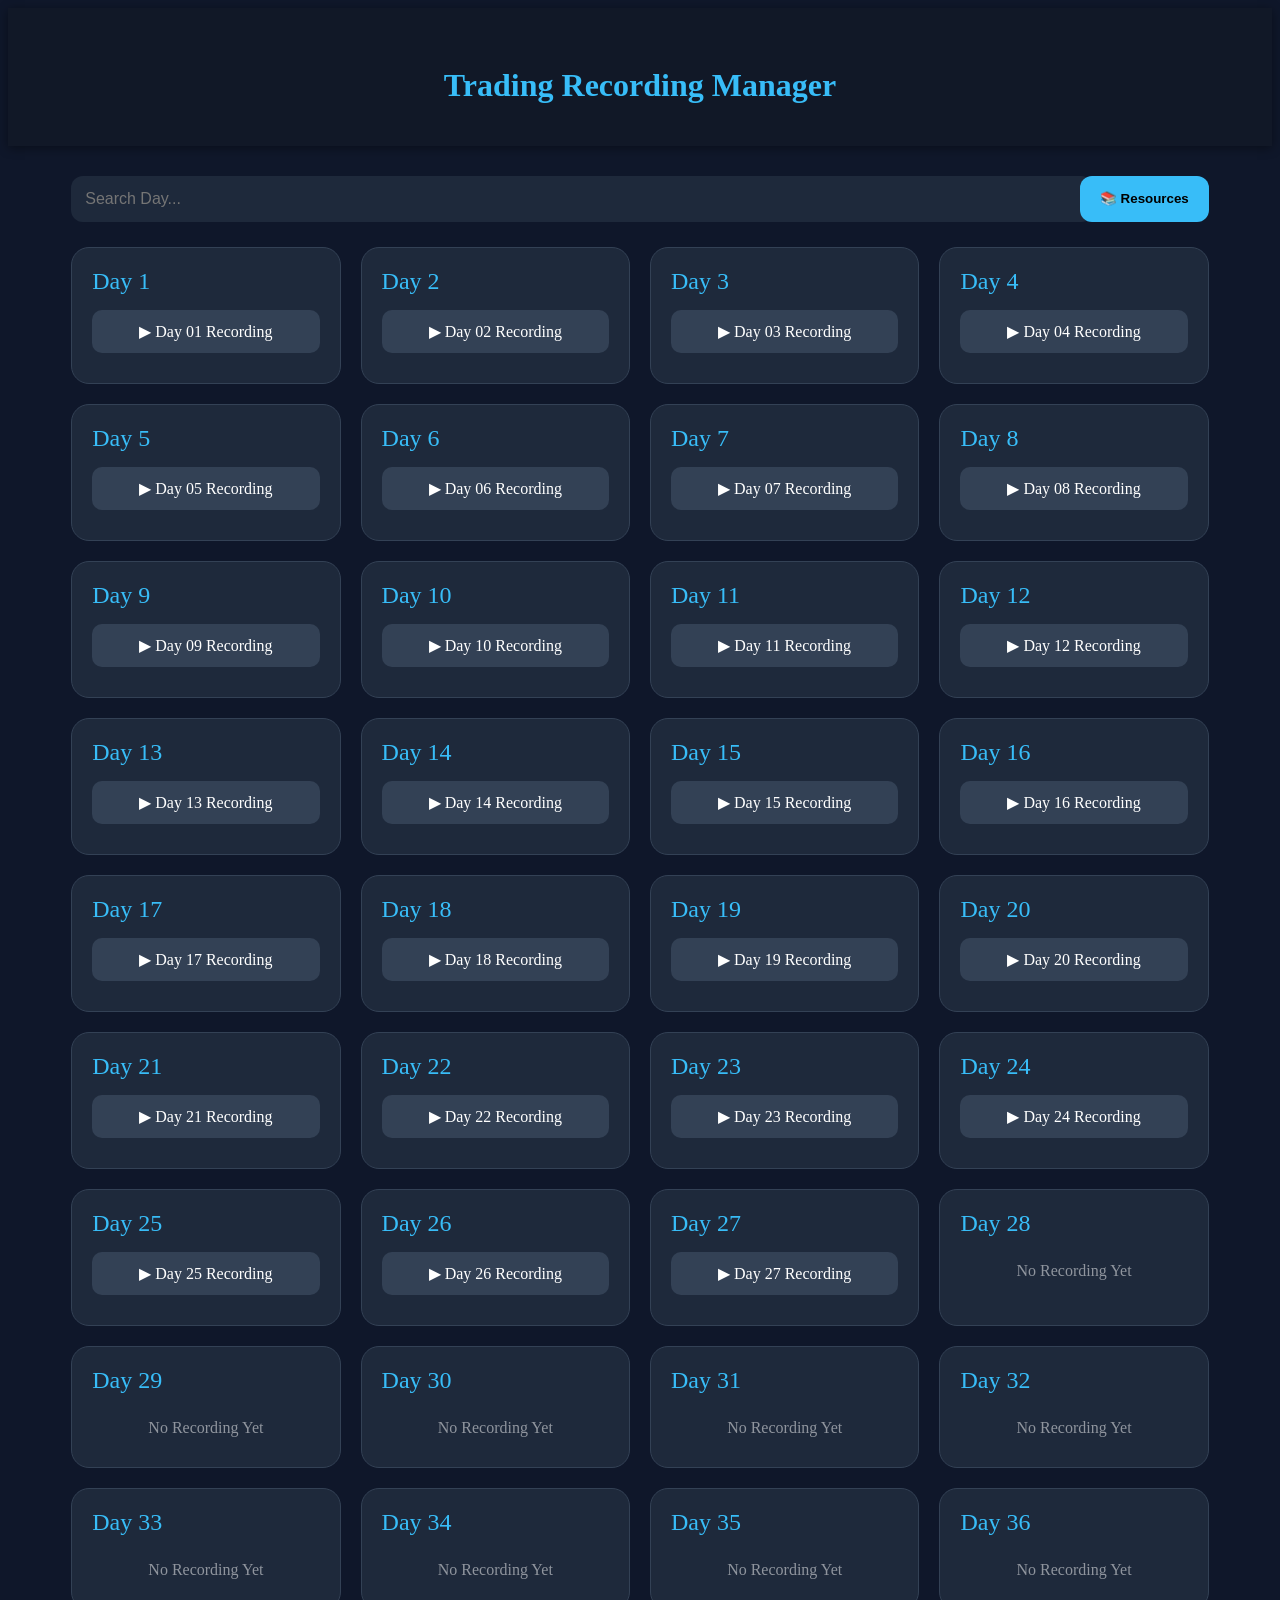
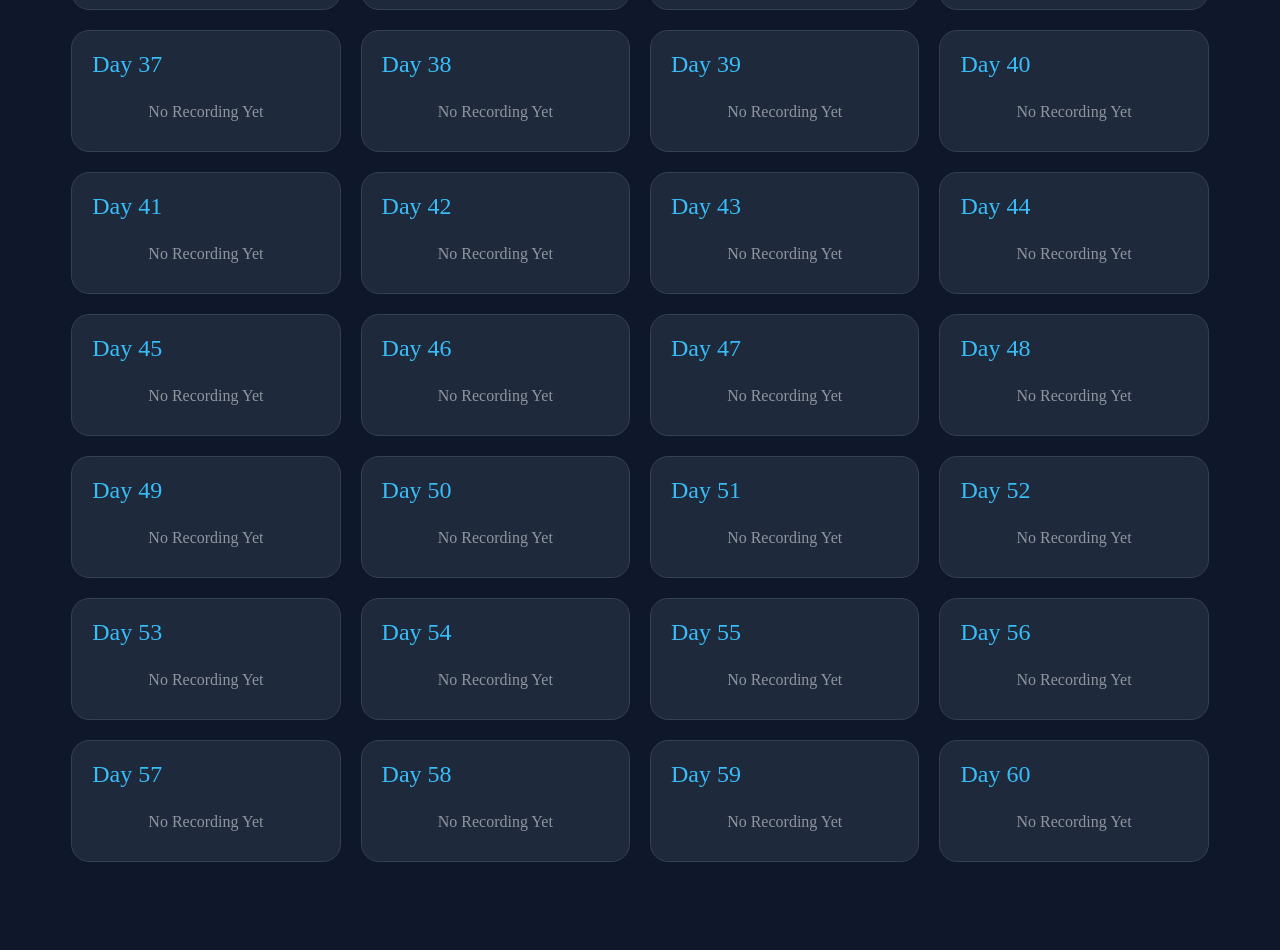
==== index.html @ f7b07795 "Add files via upload" ====
<!DOCTYPE html>
<html lang="en">
<head>
<meta charset="UTF-8">
<meta name="viewport" content="width=device-width, initial-scale=1.0">
<title>Trading Recording Manager</title>
<link rel="stylesheet" href="style.css">
</head>

<body>

<header>
    <br>
    <h1>Trading Recording Manager</h1>
</header>

<div class="container">

    <div class="top-bar">
        <div class="search-box">
            <input type="text" id="searchInput" placeholder="Search Day...">
        </div>
        <button class="resource-btn" onclick="toggleResources()">
            📚 Resources
        </button>
    </div>

    <div class="resources-panel" id="resourcesPanel">
        <h2>Trading Resources</h2>
        <a class="resource-link" href="1 (1).pdf" target="_blank">📈 CANDLESTICK PATTERNS - NEUTRAL BASIC PATTERNS</a>
        <a class="resource-link" href="3 (1) (2).pdf" target="_blank">💹 TRADING CANDLESTICK</a>
        <a class="resource-link" href="1.jpeg" target="_blank">📉 CONTINUATION CHART PATTERNS</a>
        <a class="resource-link" href="2.jpeg" target="_blank">📊 BILATERAL CHART PATTERNS</a>
        <a class="resource-link" href="3.jpeg" target="_blank">💰 CHANNEL CHART PATTERNS</a>
        <a class="resource-link" href="4.jpeg" target="_blank">🎯 REVERSAL CHART PATTERNS</a>
        <a class="resource-link" href="Divergences.jpeg" target="_blank">📈 DIVERGENCES</a>
        <a class="resource-link" href="Fibonacci.html" target="_blank">💹 FIBONACCI</a>    
    </div>

    <div class="days-grid" id="daysGrid"></div>

</div>

<footer></footer>

<script>
const recordings = {
1: [{ title:"Day 01 Recording", link:"https://youtu.be/27mF0SpjkqQ?si=B_UF36BPQiLQy0wa" }],
2: [{ title:"Day 02 Recording", link:"https://youtu.be/sy-VjJ5XU0o?si=n8tvuTVRmS_TBcf-" }],
3: [{ title:"Day 03 Recording", link:"https://youtu.be/UnNoaSptHsI?si=vZHW2Tu2ZlXc1hfo" }],
4: [{ title:"Day 04 Recording", link:"https://youtu.be/OH0iZr2qq5o?si=D7xeTT4HljlZBR5N" }],
5: [{ title:"Day 05 Recording", link:"https://youtu.be/z-6WT8LTo_8?si=5udAOTQKJyjdUYtF" }],
6: [{ title:"Day 06 Recording", link:"https://youtu.be/X7aJNvsKo9w?si=H63w-W6yHMsTDO6G" }],
7: [{ title:"Day 07 Recording", link:"https://youtu.be/DJGtpTKuIXk?si=ZxH9nXLr-XNxvJXJ" }],
8: [{ title:"Day 08 Recording", link:"https://youtu.be/zc_RqKJeqxI?si=F7RVIeHyy2PHuETd" }],
9: [{ title:"Day 09 Recording", link:"https://youtu.be/RatadViXf9w?si=YnZ4qYXhC-OeN-v-" }],
10: [{ title:"Day 10 Recording", link:"https://youtu.be/uhAMKpWvu4U?si=Kl6ykBm8bAgkeXfs" }],
11: [{ title:"Day 11 Recording", link:"https://youtu.be/QzQT0V4Sk04?si=lFm00cU87SOjx7-z" }],
12: [{ title:"Day 12 Recording", link:"https://youtu.be/DPX2GyzoK-8?si=o2tLvObXyngCzkRI" }],
13: [{ title:"Day 13 Recording", link:"https://youtu.be/JZ64Kg6914o?si=jJaXiIc0asj2jfAB" }],
14: [{ title:"Day 14 Recording", link:"https://youtu.be/AtOk04kL9VI?si=rmskGV9cfW9sMPtI" }],
15: [{ title:"Day 15 Recording", link:"https://youtu.be/HsQ6nM8VJME?si=hEOeXjlFgt-LxG2f" }],
16: [{ title:"Day 16 Recording", link:"https://youtu.be/tW6C83KKZYM?si=k97epWZclzXWjH-x" }],
17: [{ title:"Day 17 Recording", link:"https://youtu.be/U2HrEhWFoJc?si=9no5hEizIzLuYXSR" }],
18: [{ title:"Day 18 Recording", link:"https://youtu.be/0DNq_BDzqv4?si=k-z0JiHklljaXkNS" }],
19: [{ title:"Day 19 Recording", link:"https://youtu.be/Nk4cSc5jRo0?si=pgHtQZdSoIyaLrnw" }],
20: [{ title:"Day 20 Recording", link:"https://youtu.be/08WAKsbIkyI?si=ppaRR6c68ZYFrfCF" }],
21: [{ title:"Day 21 Recording", link:"https://youtu.be/NL0rXP9yZyo?si=-eRkm2YYKm-bUh8l" }],
22: [{ title:"Day 22 Recording", link:"https://youtu.be/qGcoZ1HUTy4?si=_v6Q5IZyKsNQRxuW" }],
23: [{ title:"Day 23 Recording", link:"https://youtu.be/6rXkeCpztXA?si=QC4uXrRvhJMK87RO" }],
24: [{ title:"Day 24 Recording", link:"https://youtu.be/tCK7p75ILJs?si=YQrZXQLwyAMRp0O_" }],
25: [{ title:"Day 25 Recording", link:"https://youtu.be/dOivCqlWPyo?si=G7Nxh0MvURQFlpsj" }],
26: [{ title:"Day 26 Recording", link:"https://youtu.be/UmMKY8EZnvU?si=mGyYStnN-4sEMMeB" }],
27: [{ title:"Day 27 Recording", link:"https://youtu.be/ImThXHjKJns?si=kya7jI0E7VRKEYCg" }],
28: [{ title:"", link:"#" }],
29: [{ title:"", link:"#" }],
30: [{ title:"", link:"#" }],
31: [{ title:"", link:"#" }],
32: [{ title:"", link:"#" }],
33: [{ title:"", link:"#" }],
34: [{ title:"", link:"#" }],
35: [{ title:"", link:"#" }],
36: [{ title:"", link:"#" }],
37: [{ title:"", link:"#" }],
38: [{ title:"", link:"#" }],
39: [{ title:"", link:"#" }],
40: [{ title:"", link:"#" }],
41: [{ title:"", link:"#" }],
42: [{ title:"", link:"#" }],
43: [{ title:"", link:"#" }],
44: [{ title:"", link:"#" }],
45: [{ title:"", link:"#" }],
46: [{ title:"", link:"#" }],
47: [{ title:"", link:"#" }],
48: [{ title:"", link:"#" }],
49: [{ title:"", link:"#" }],
50: [{ title:"", link:"#" }],
51: [{ title:"", link:"#" }],
52: [{ title:"", link:"#" }],
53: [{ title:"", link:"#" }],
54: [{ title:"", link:"#" }],
55: [{ title:"", link:"#" }],
56: [{ title:"", link:"#" }],
57: [{ title:"", link:"#" }],
58: [{ title:"", link:"#" }],
59: [{ title:"", link:"#" }],
60: [{ title:"", link:"#" }]
};

const daysGrid = document.getElementById("daysGrid");

function renderCards(filter=""){
    daysGrid.innerHTML = "";

    for(let day = 1; day <= 60; day++){
        if(!(`Day ${day}`.toLowerCase().includes(filter.toLowerCase()))){
            continue;
        }

        const card = document.createElement("div");
        card.className = "day-card";
        let html = "";

        if(recordings[day] && recordings[day].length > 0 && recordings[day][0].title !== ""){
            recordings[day].forEach(record => {
                html += `
                    <a class="record-btn" href="${record.link}" target="_blank">
                        ▶ ${record.title}
                    </a>
                `;
            });
        } else {
            html = `
                <div class="empty">
                    No Recording Yet
                </div>
            `;
        }

        card.innerHTML = `
            <div class="day-title">Day ${day}</div>
            ${html}
        `;
        daysGrid.appendChild(card);
    }
}

function toggleResources(){
    const panel = document.getElementById("resourcesPanel");
    if(panel.style.display === "block"){
        panel.style.display = "none";
    } else {
        panel.style.display = "block";
    }
}

// Initial Render
renderCards();

// Search Box Listener
document.getElementById("searchInput").addEventListener("input", function(){
    renderCards(this.value);
});
</script>

</body>
</html>
---- style.css ----
<style>

*{
    margin:0;
    padding:0;
    box-sizing:border-box;
    font-family:Arial, sans-serif;
}

body{
    background:#0f172a;
    color:white;
    min-height:100vh;
}

header{
    background:#111827;
    padding:20px;
    text-align:center;
    box-shadow:0 2px 10px rgba(0,0,0,0.4);
}

header h1{
    color:#38bdf8;
    font-size:32px;
}

.container{
    width:90%;
    max-width:1300px;
    margin:30px auto;
}

.top-bar{
    display:flex;
    gap:15px;
    margin-bottom:25px;
    flex-wrap:wrap;
}

.search-box{
    flex:1;
}

.search-box input{
    width:100%;
    padding:14px;
    border:none;
    border-radius:12px;
    background:#1e293b;
    color:white;
    font-size:16px;
}

.resource-btn{
    background:#38bdf8;
    color:black;
    border:none;
    padding:14px 20px;
    border-radius:12px;
    cursor:pointer;
    font-weight:bold;
    transition:0.3s;
}

.resource-btn:hover{
    opacity:0.85;
}

.resources-panel{
    display:none;
    background:#111827;
    border:1px solid #334155;
    border-radius:18px;
    padding:20px;
    margin-bottom:25px;
}

.resources-panel h2{
    color:#38bdf8;
    margin-bottom:15px;
}

.resource-link{
    display:block;
    text-decoration:none;
    background:#1e293b;
    color:white;
    padding:14px;
    border-radius:12px;
    margin-bottom:12px;
    transition:0.3s;
}

.resource-link:hover{
    background:#38bdf8;
    color:black;
}

.days-grid{
    display:grid;
    grid-template-columns:repeat(auto-fit,minmax(230px,1fr));
    gap:20px;
}

.day-card{
    background:#1e293b;
    border:1px solid #334155;
    border-radius:18px;
    padding:20px;
    transition:0.3s;
}

.day-card:hover{
    transform:translateY(-5px);
    border-color:#38bdf8;
}

.day-title{
    font-size:24px;
    color:#38bdf8;
    margin-bottom:15px;
}

.record-btn{
    display:block;
    text-decoration:none;
    background:#334155;
    color:white;
    padding:12px;
    border-radius:10px;
    margin-bottom:10px;
    text-align:center;
    transition:0.3s;
}

.record-btn:hover{
    background:#38bdf8;
    color:black;
}

.empty{
    opacity:0.5;
    text-align:center;
    padding:10px;
}

footer{
    margin-top:40px;
    padding:20px;
    text-align:center;
    color:#94a3b8;
}

</style>
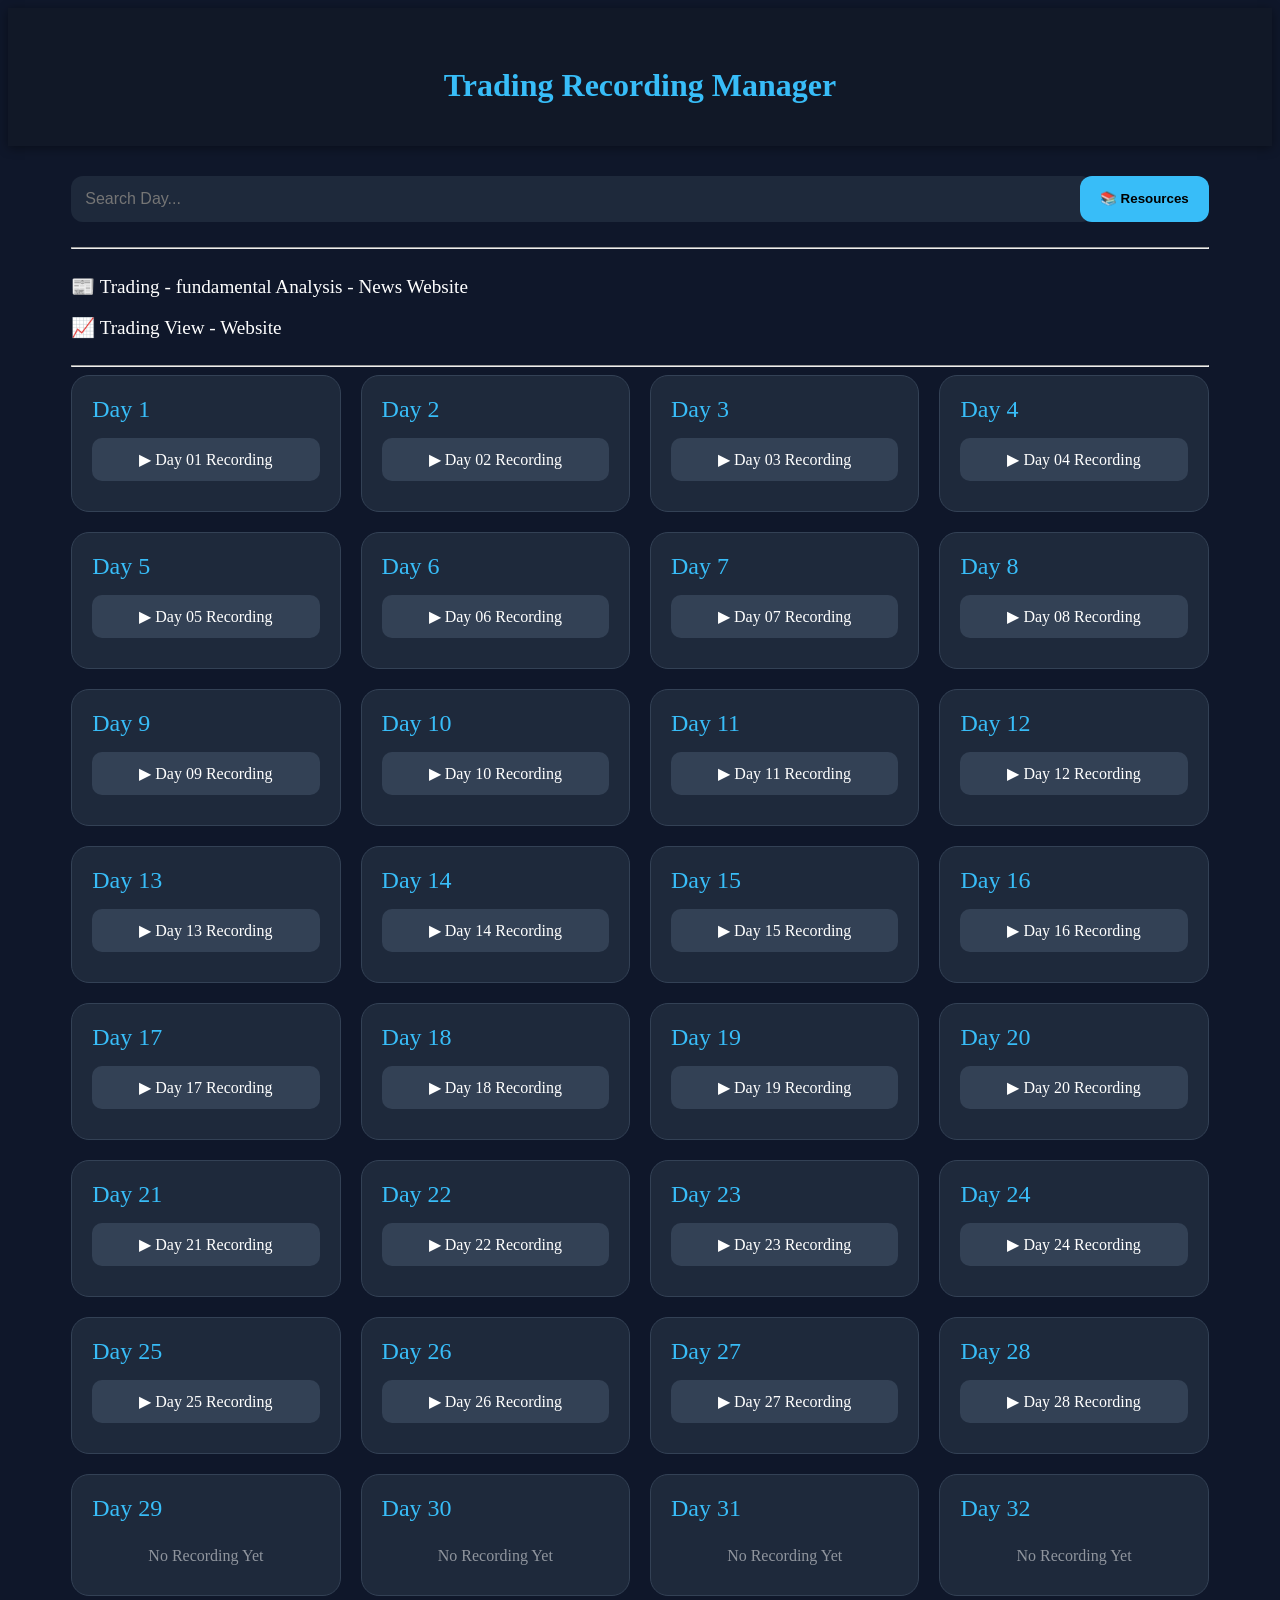
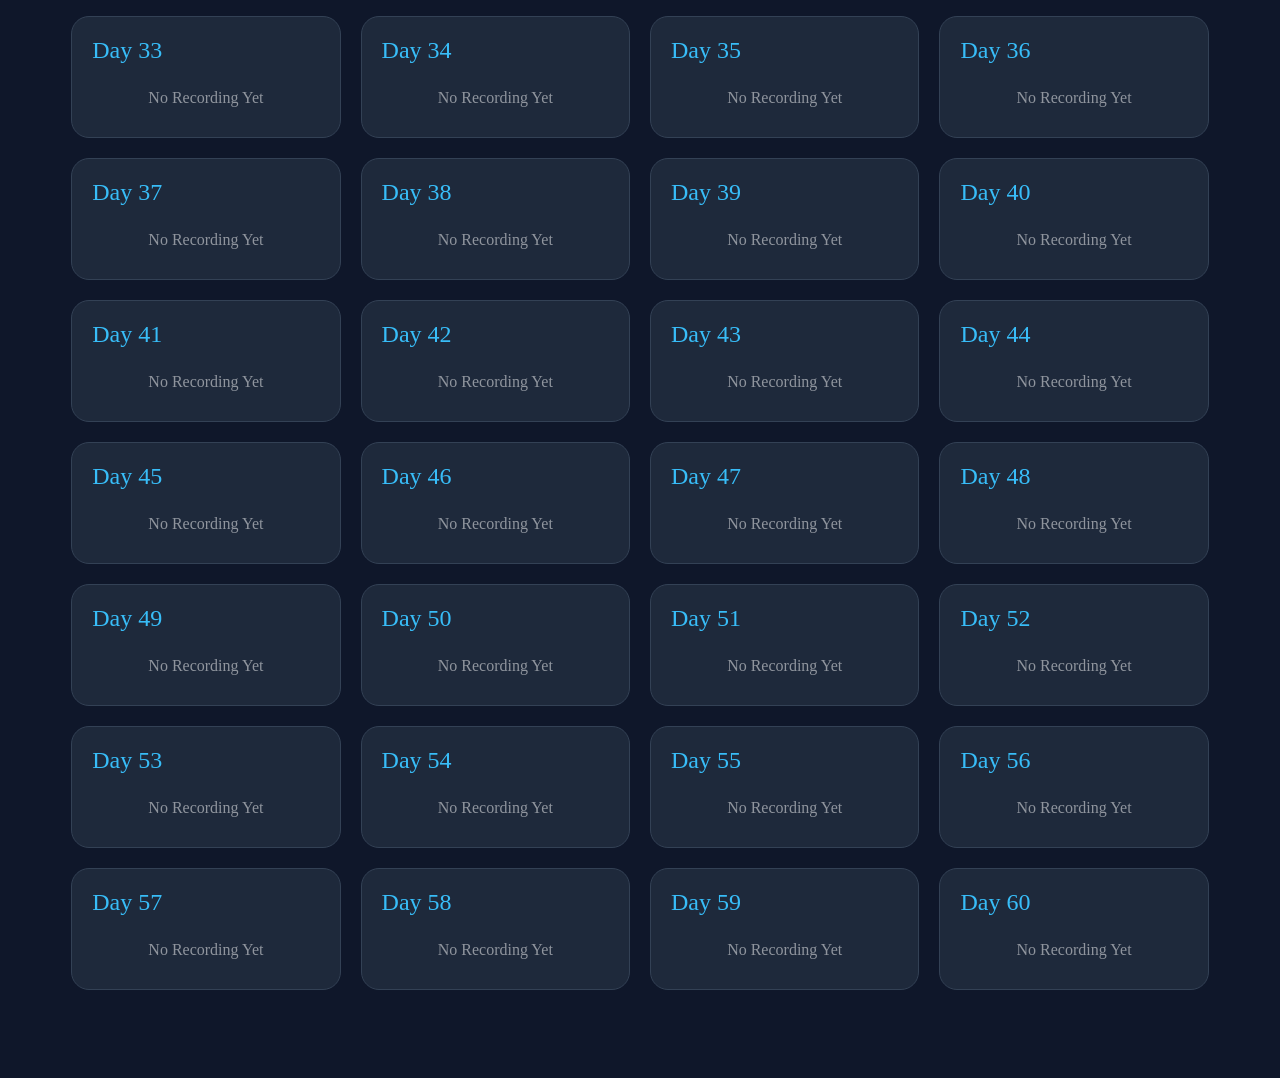
==== commit da1c40c9: "Add files via upload" ====
--- a/index.html
+++ b/index.html
@@ -36,8 +36,10 @@
         <a class="resource-link" href="Divergences.jpeg" target="_blank">📈 DIVERGENCES</a>
         <a class="resource-link" href="Fibonacci.html" target="_blank">💹 FIBONACCI</a>    
     </div>
-
-    <div class="days-grid" id="daysGrid"></div>
+    <hr><br>
+    <a href="https://cointelegraph.com/" class="links" target="_blank">📰   Trading - fundamental Analysis - News Website</a><br><br>
+    <a href="https://www.tradingview.com/markets/cryptocurrencies/prices-all/" target="_blank" class="links">📈    Trading View - Website</a>
+    <br><br><hr><div class="days-grid" id="daysGrid"></div>
 
 </div>
 
@@ -72,7 +74,7 @@
 25: [{ title:"Day 25 Recording", link:"https://youtu.be/dOivCqlWPyo?si=G7Nxh0MvURQFlpsj" }],
 26: [{ title:"Day 26 Recording", link:"https://youtu.be/UmMKY8EZnvU?si=mGyYStnN-4sEMMeB" }],
 27: [{ title:"Day 27 Recording", link:"https://youtu.be/ImThXHjKJns?si=kya7jI0E7VRKEYCg" }],
-28: [{ title:"", link:"#" }],
+28: [{ title:"Day 28 Recording", link:"https://youtu.be/AVBb-oe-doI?si=t1ufyVSZi7icYJuh" }],
 29: [{ title:"", link:"#" }],
 30: [{ title:"", link:"#" }],
 31: [{ title:"", link:"#" }],
--- a/style.css
+++ b/style.css
@@ -81,6 +81,13 @@
     margin-bottom:15px;
 }
 
+.links{
+    color: white;
+    text-decoration: none;
+    font-size: larger;
+    font-family:Georgia, 'Times New Roman', Times, serif;
+    width: 100%;
+}
 .resource-link{
     display:block;
     text-decoration:none;
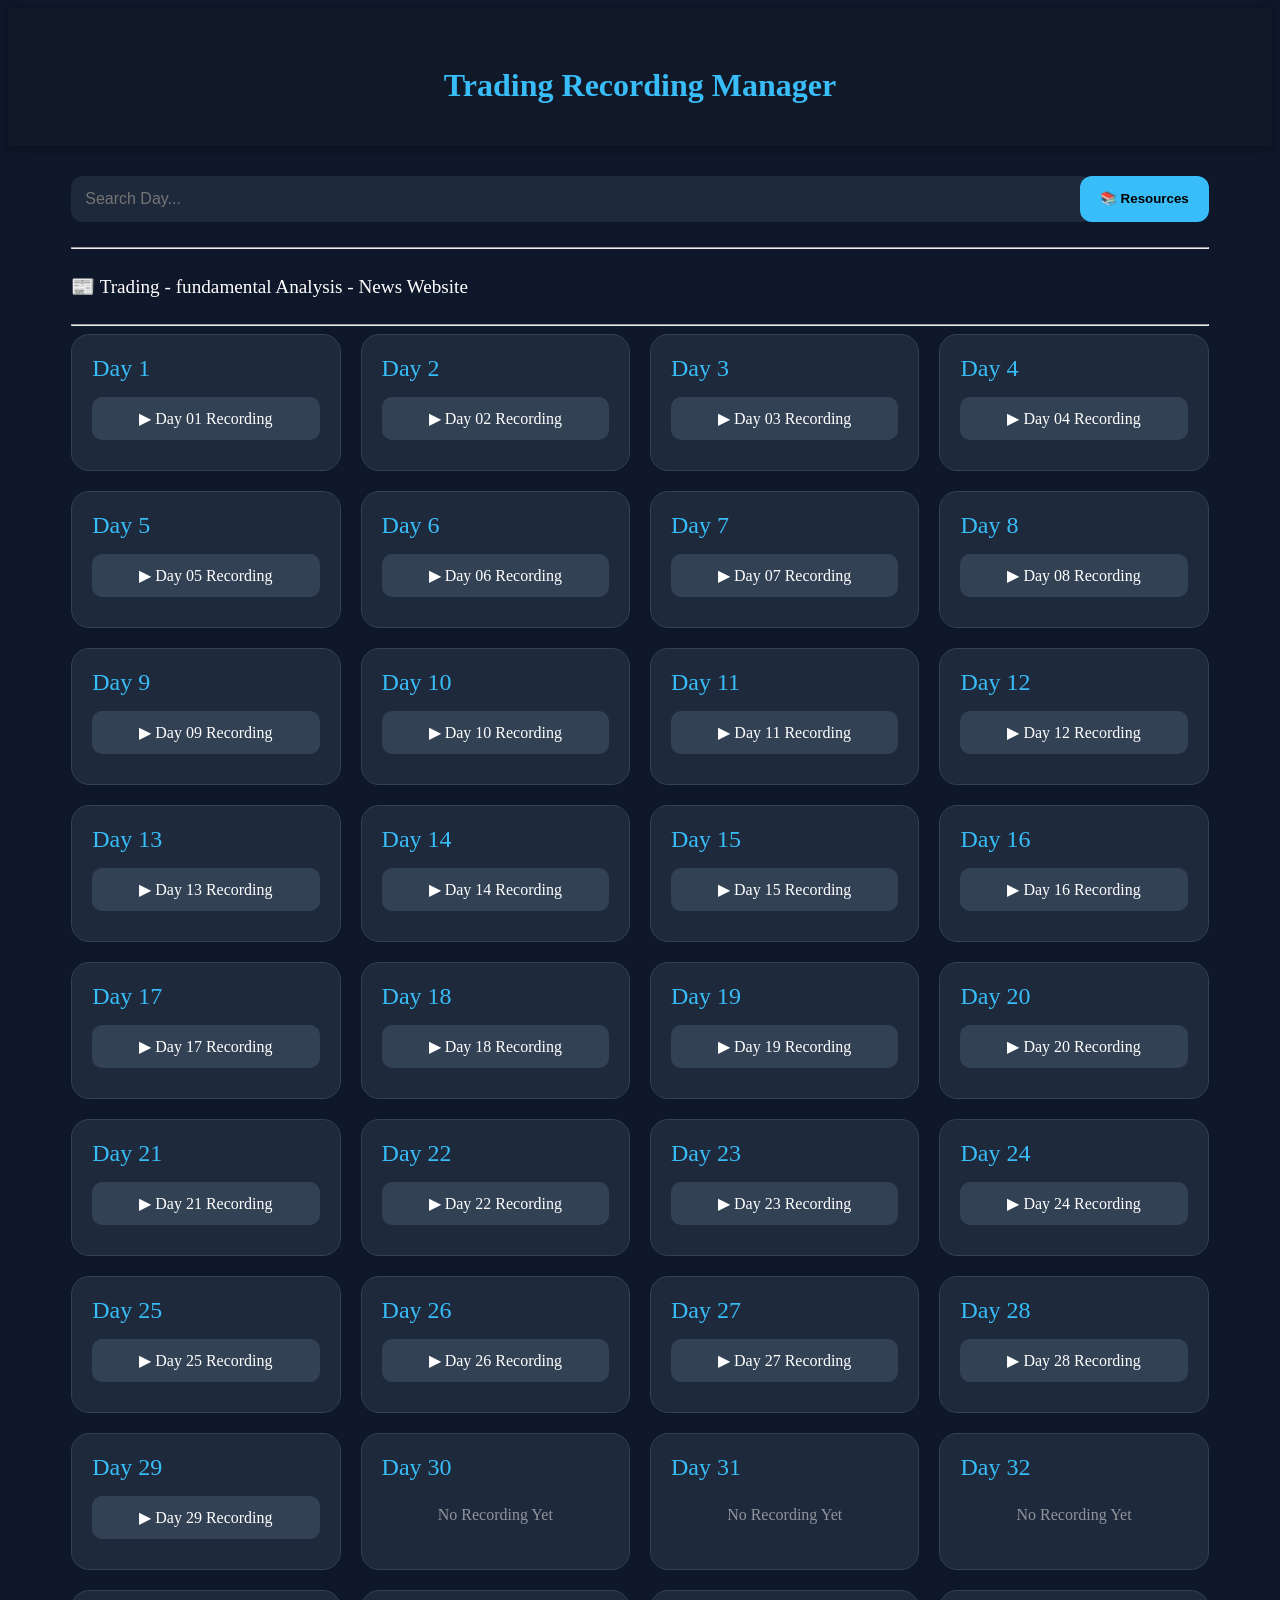
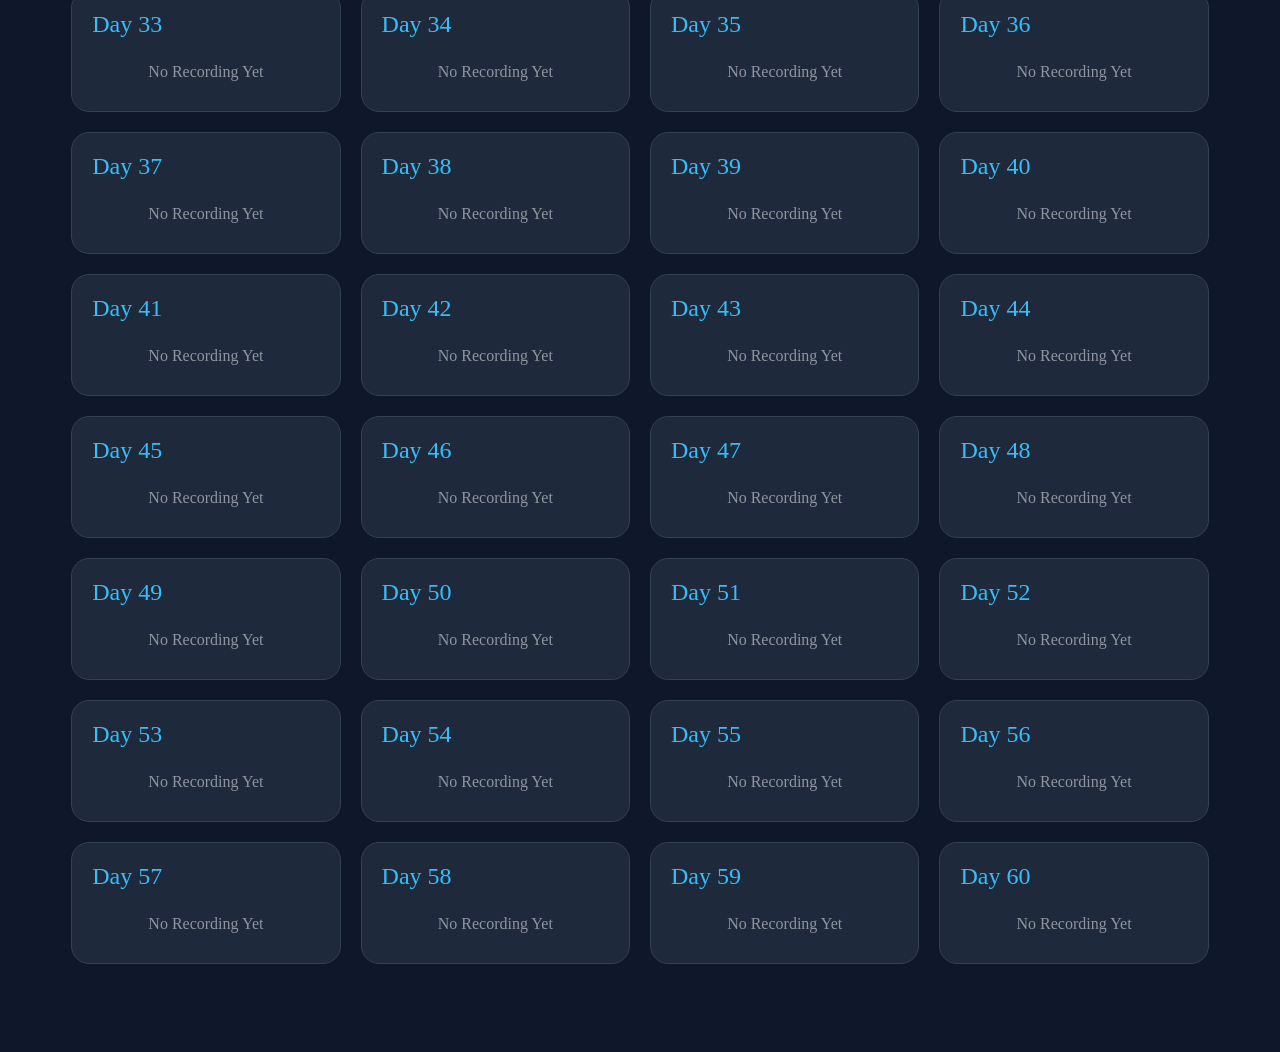
==== commit bcead040: "Add files via upload" ====
--- a/index.html
+++ b/index.html
@@ -28,7 +28,7 @@
     <div class="resources-panel" id="resourcesPanel">
         <h2>Trading Resources</h2>
         <a class="resource-link" href="1 (1).pdf" target="_blank">📈 CANDLESTICK PATTERNS - NEUTRAL BASIC PATTERNS</a>
-        <a class="resource-link" href="3 (1) (2).pdf" target="_blank">💹 TRADING CANDLESTICK</a>
+        <a class="resource-link" href="cp.html" target="_blank">💹 TRADING CANDLESTICK</a>
         <a class="resource-link" href="1.jpeg" target="_blank">📉 CONTINUATION CHART PATTERNS</a>
         <a class="resource-link" href="2.jpeg" target="_blank">📊 BILATERAL CHART PATTERNS</a>
         <a class="resource-link" href="3.jpeg" target="_blank">💰 CHANNEL CHART PATTERNS</a>
@@ -37,9 +37,7 @@
         <a class="resource-link" href="Fibonacci.html" target="_blank">💹 FIBONACCI</a>    
     </div>
     <hr><br>
-    <a href="https://cointelegraph.com/" class="links" target="_blank">📰   Trading - fundamental Analysis - News Website</a><br><br>
-    <a href="https://www.tradingview.com/markets/cryptocurrencies/prices-all/" target="_blank" class="links">📈    Trading View - Website</a>
-    <br><br><hr><div class="days-grid" id="daysGrid"></div>
+    <a href="https://cointelegraph.com/" class="links" target="_blank">📰   Trading - fundamental Analysis - News Website</a><br><br><hr><div class="days-grid" id="daysGrid"></div>
 
 </div>
 
@@ -75,12 +73,11 @@
 26: [{ title:"Day 26 Recording", link:"https://youtu.be/UmMKY8EZnvU?si=mGyYStnN-4sEMMeB" }],
 27: [{ title:"Day 27 Recording", link:"https://youtu.be/ImThXHjKJns?si=kya7jI0E7VRKEYCg" }],
 28: [{ title:"Day 28 Recording", link:"https://youtu.be/AVBb-oe-doI?si=t1ufyVSZi7icYJuh" }],
-29: [{ title:"", link:"#" }],
+29: [{ title:"Day 29 Recording", link:"https://youtu.be/5LqHp2gNcjg?si=Udh54nK6uzYmw_pc" }],
 30: [{ title:"", link:"#" }],
 31: [{ title:"", link:"#" }],
 32: [{ title:"", link:"#" }],
 33: [{ title:"", link:"#" }],
-34: [{ title:"", link:"#" }],
 35: [{ title:"", link:"#" }],
 36: [{ title:"", link:"#" }],
 37: [{ title:"", link:"#" }],
--- a/style.css
+++ b/style.css
@@ -30,7 +30,9 @@
     max-width:1300px;
     margin:30px auto;
 }
-
+h3{
+    font-size: 30px;
+}
 .top-bar{
     display:flex;
     gap:15px;
@@ -67,6 +69,9 @@
     opacity:0.85;
 }
 
+.CP{
+    width: 75%;
+}
 .resources-panel{
     display:none;
     background:#111827;
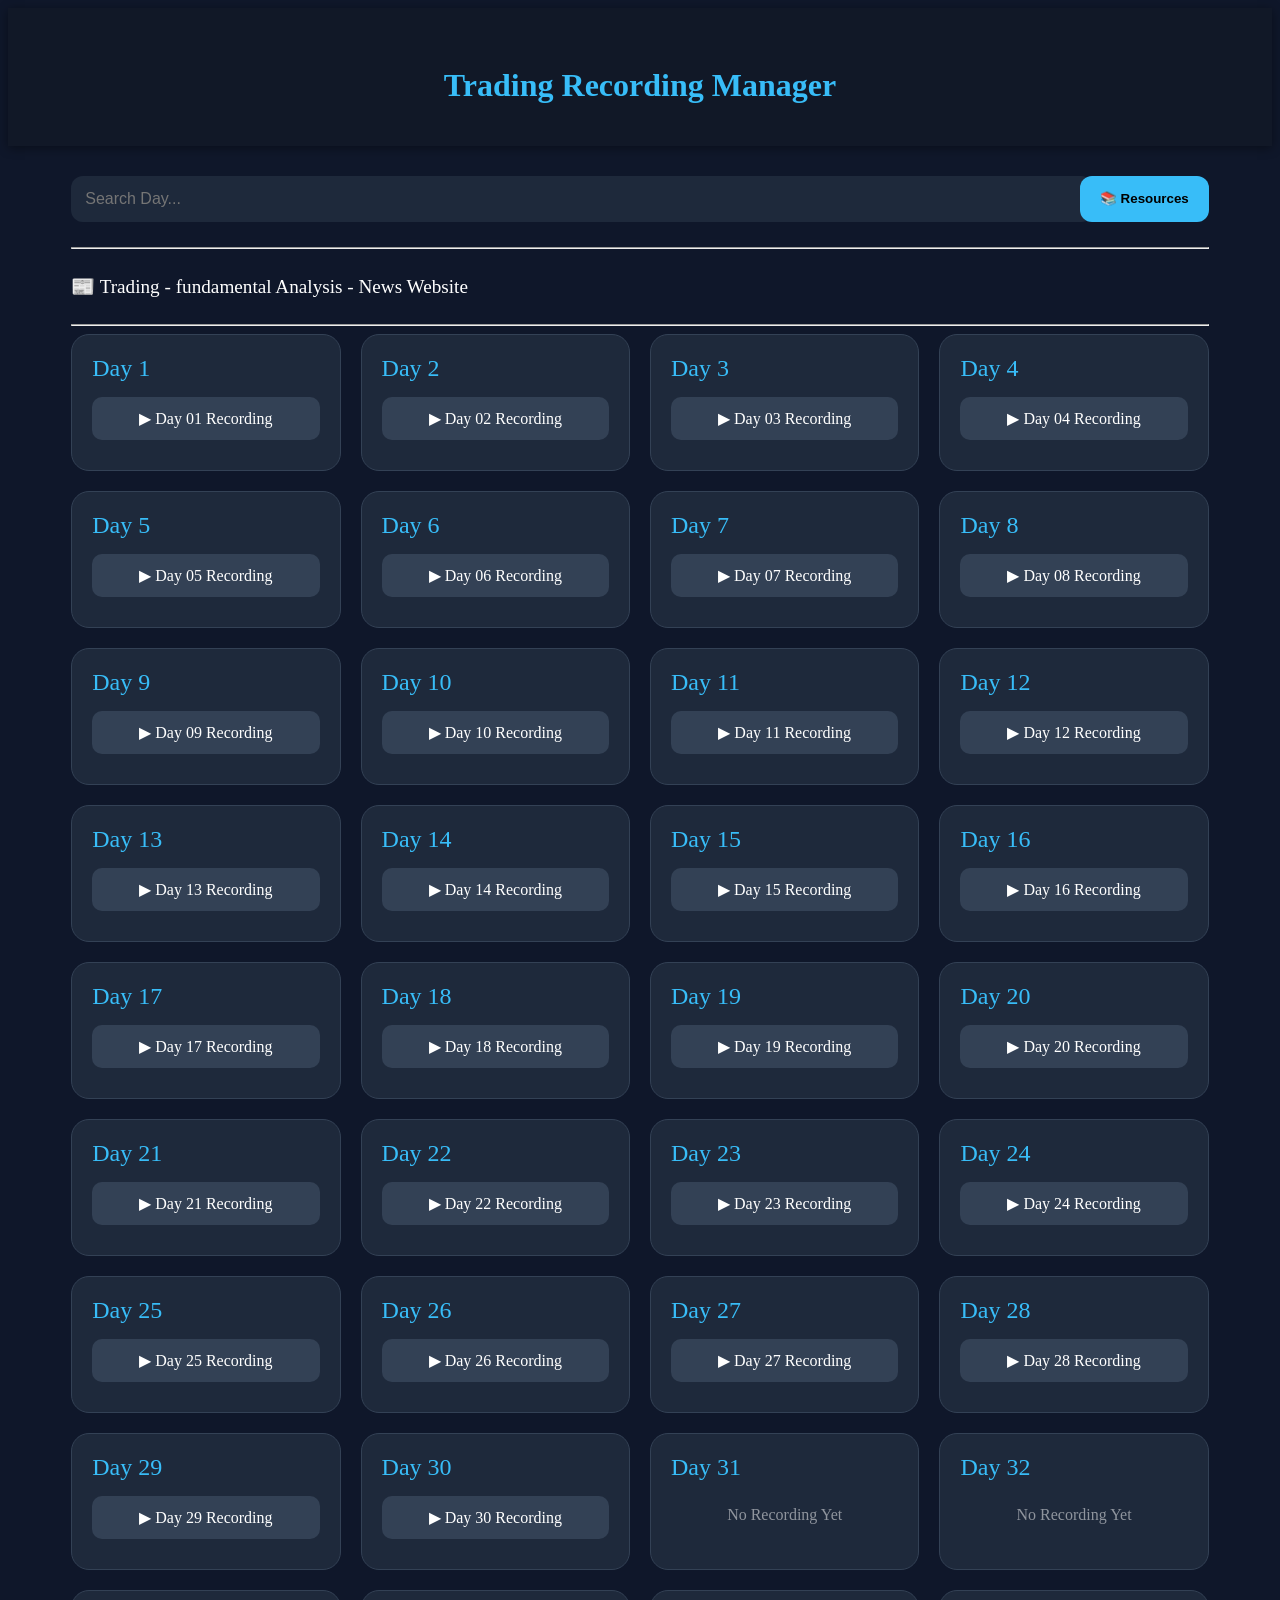
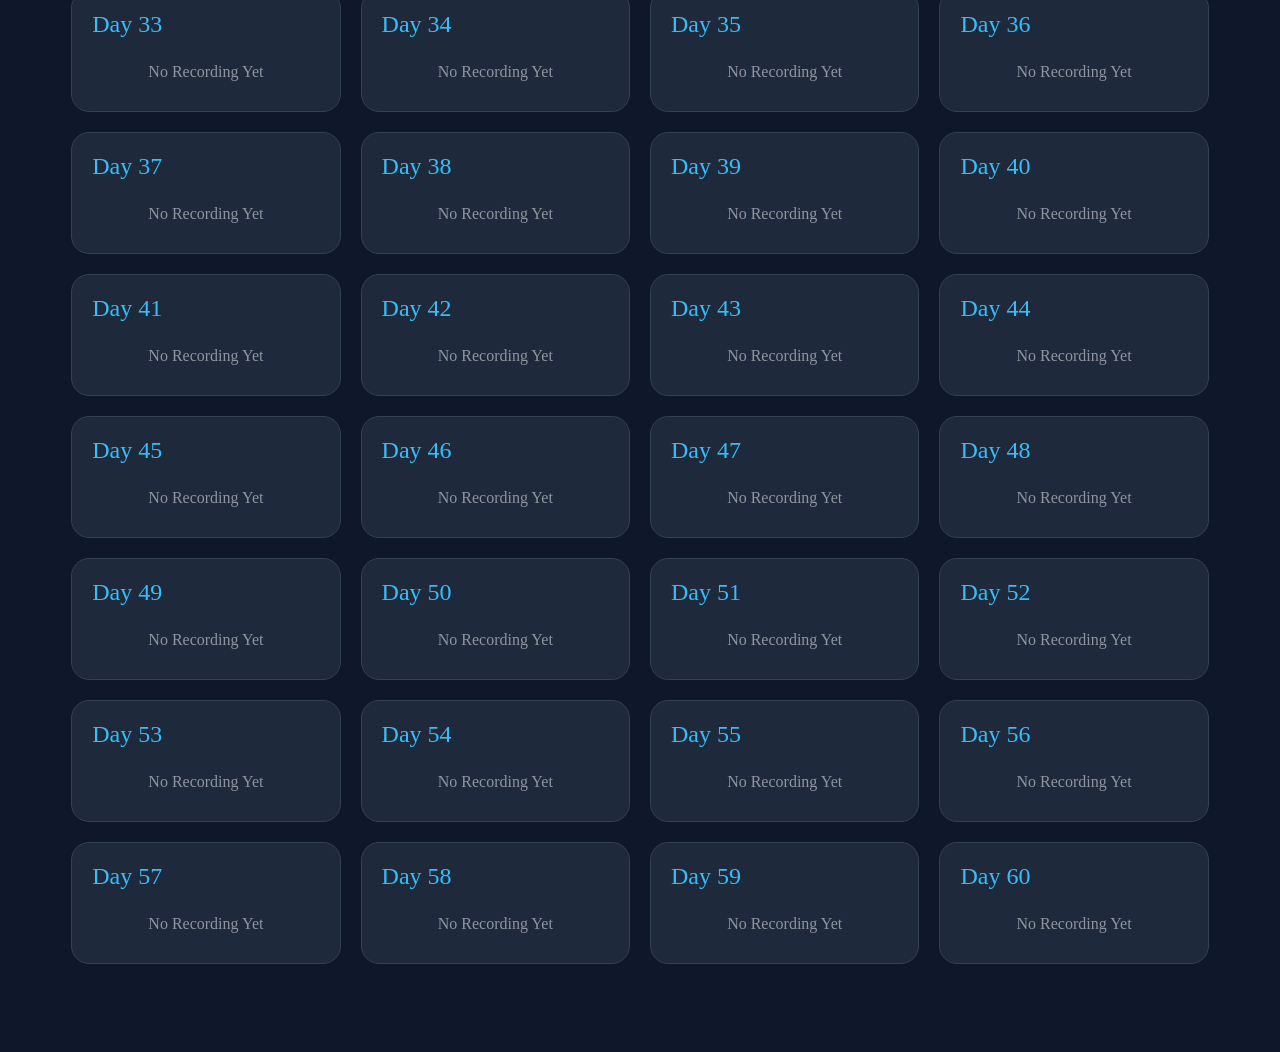
==== commit 856e4a20: "Update index.html" ====
--- a/index.html
+++ b/index.html
@@ -74,7 +74,7 @@
 27: [{ title:"Day 27 Recording", link:"https://youtu.be/ImThXHjKJns?si=kya7jI0E7VRKEYCg" }],
 28: [{ title:"Day 28 Recording", link:"https://youtu.be/AVBb-oe-doI?si=t1ufyVSZi7icYJuh" }],
 29: [{ title:"Day 29 Recording", link:"https://youtu.be/5LqHp2gNcjg?si=Udh54nK6uzYmw_pc" }],
-30: [{ title:"", link:"#" }],
+30: [{ title:"Day 30 Recording", link:"https://youtu.be/RGLUQ3aRowU?si=3n3HXe0ucxV0ieOi" }],
 31: [{ title:"", link:"#" }],
 32: [{ title:"", link:"#" }],
 33: [{ title:"", link:"#" }],
@@ -163,4 +163,4 @@
 </script>
 
 </body>
-</html>+</html>
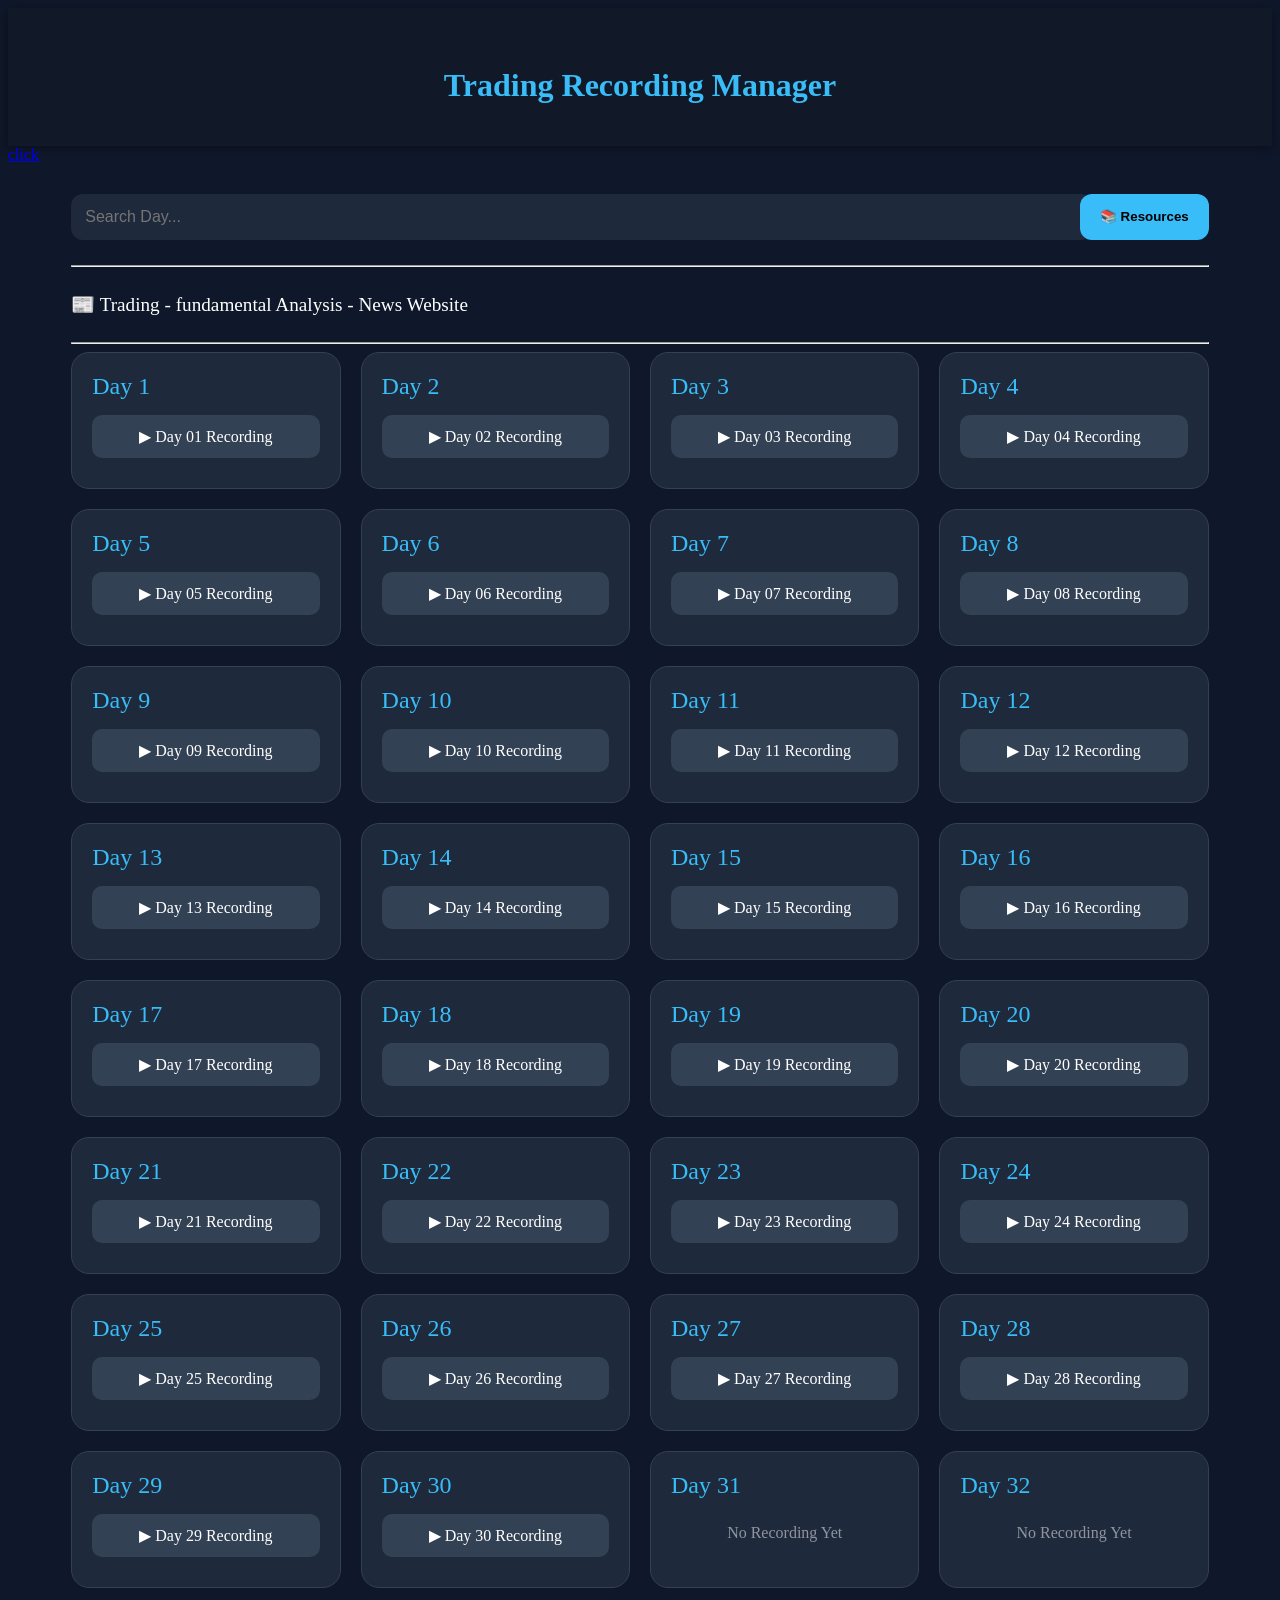
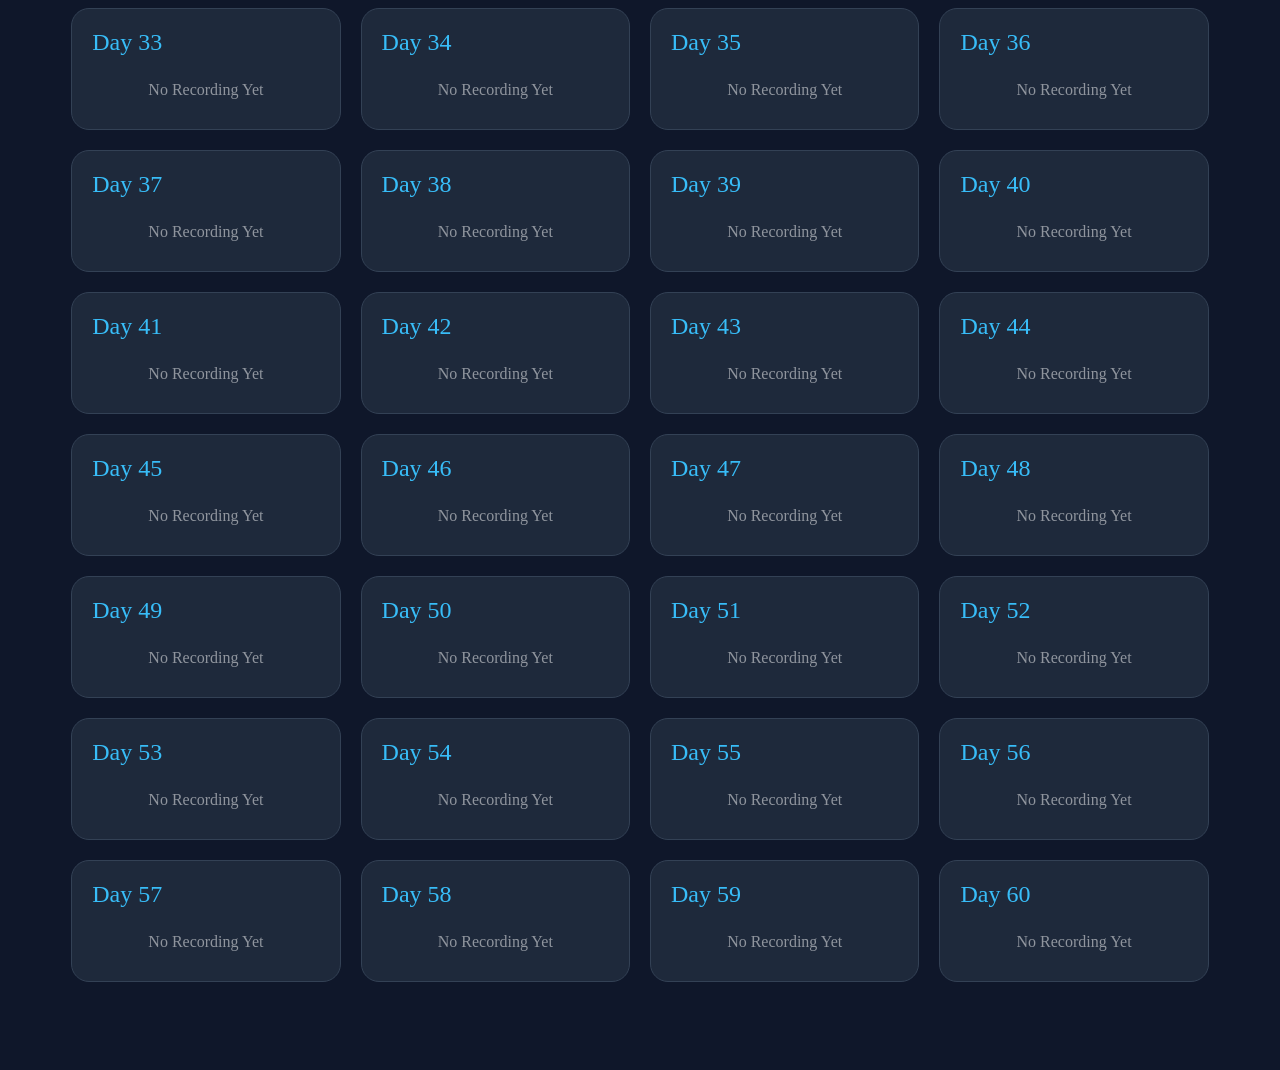
==== commit e2cd3313: "Update index.html" ====
--- a/index.html
+++ b/index.html
@@ -13,6 +13,7 @@
     <br>
     <h1>Trading Recording Manager</h1>
 </header>
+    <a href="https://www.tradingview.com/chart/4b6kascA/?symbol=BINANCE%3APENGUUSDT.P">click</a>
 
 <div class="container">
 
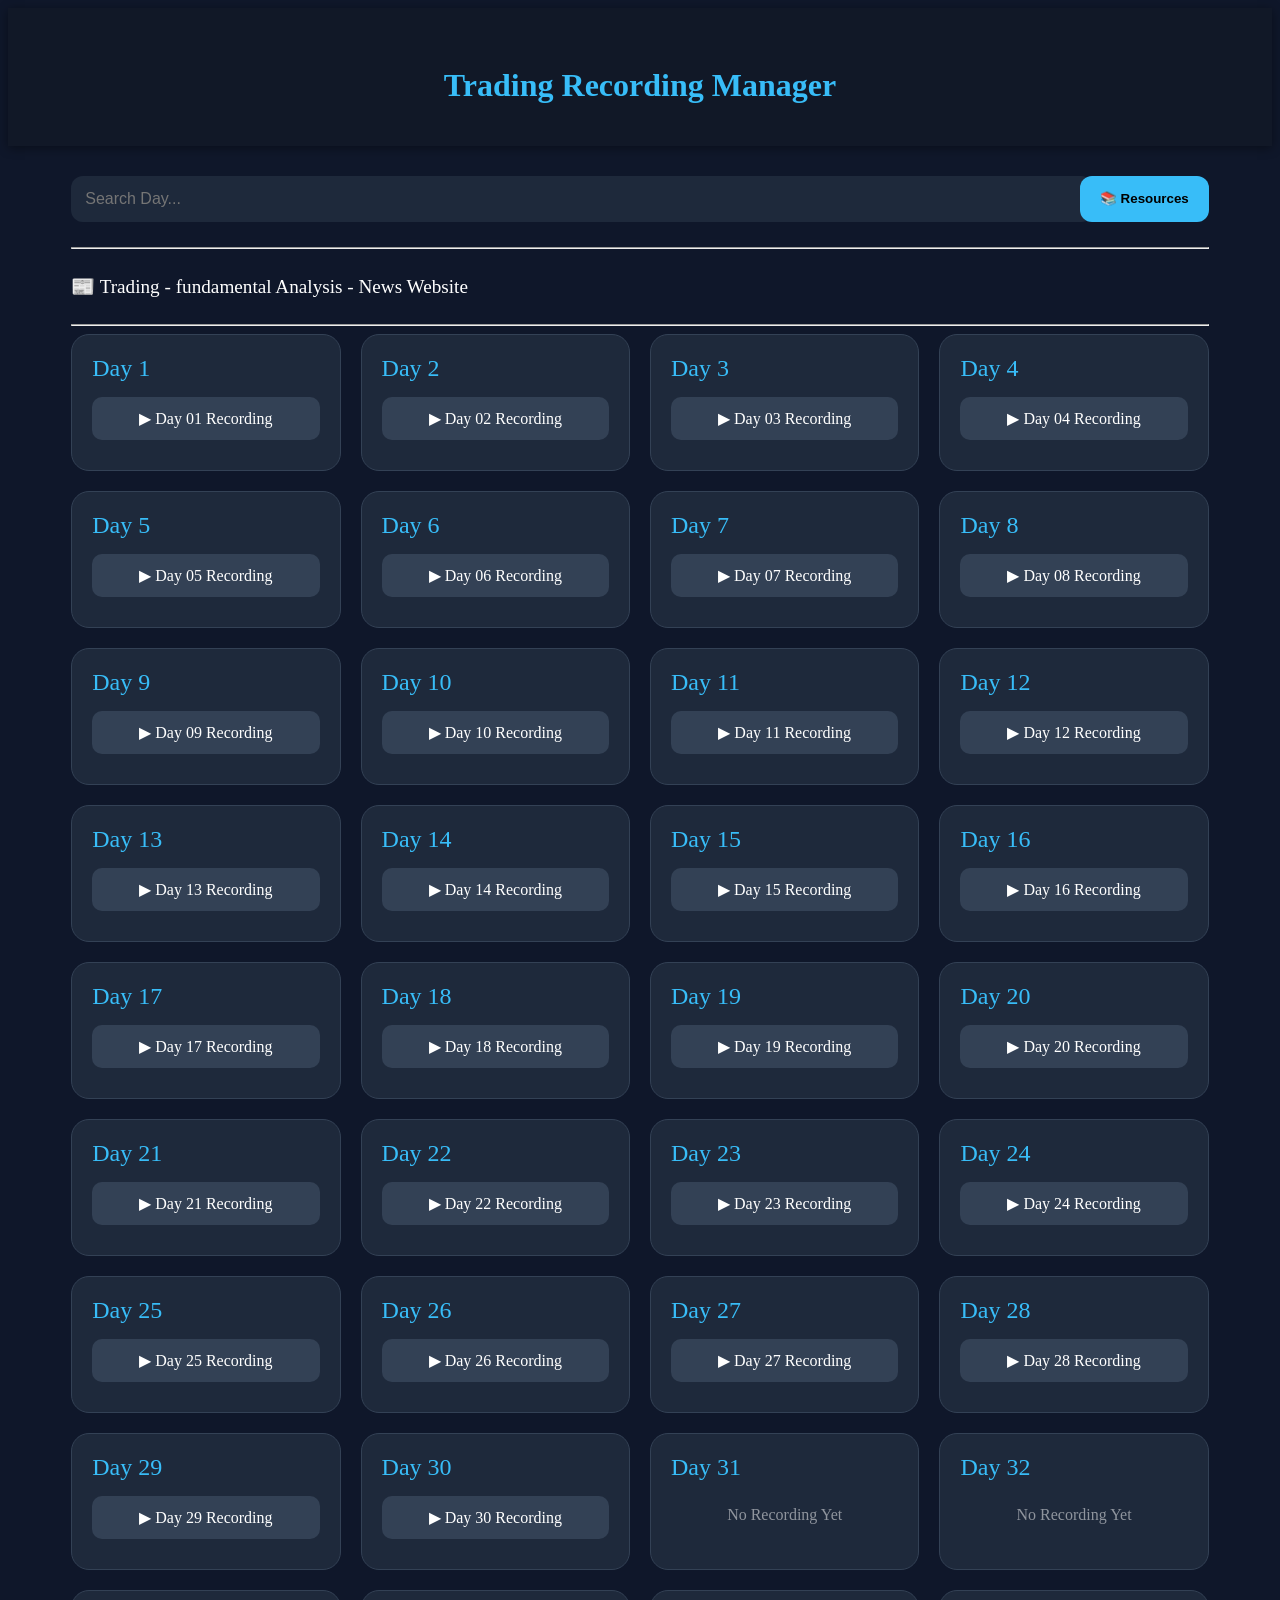
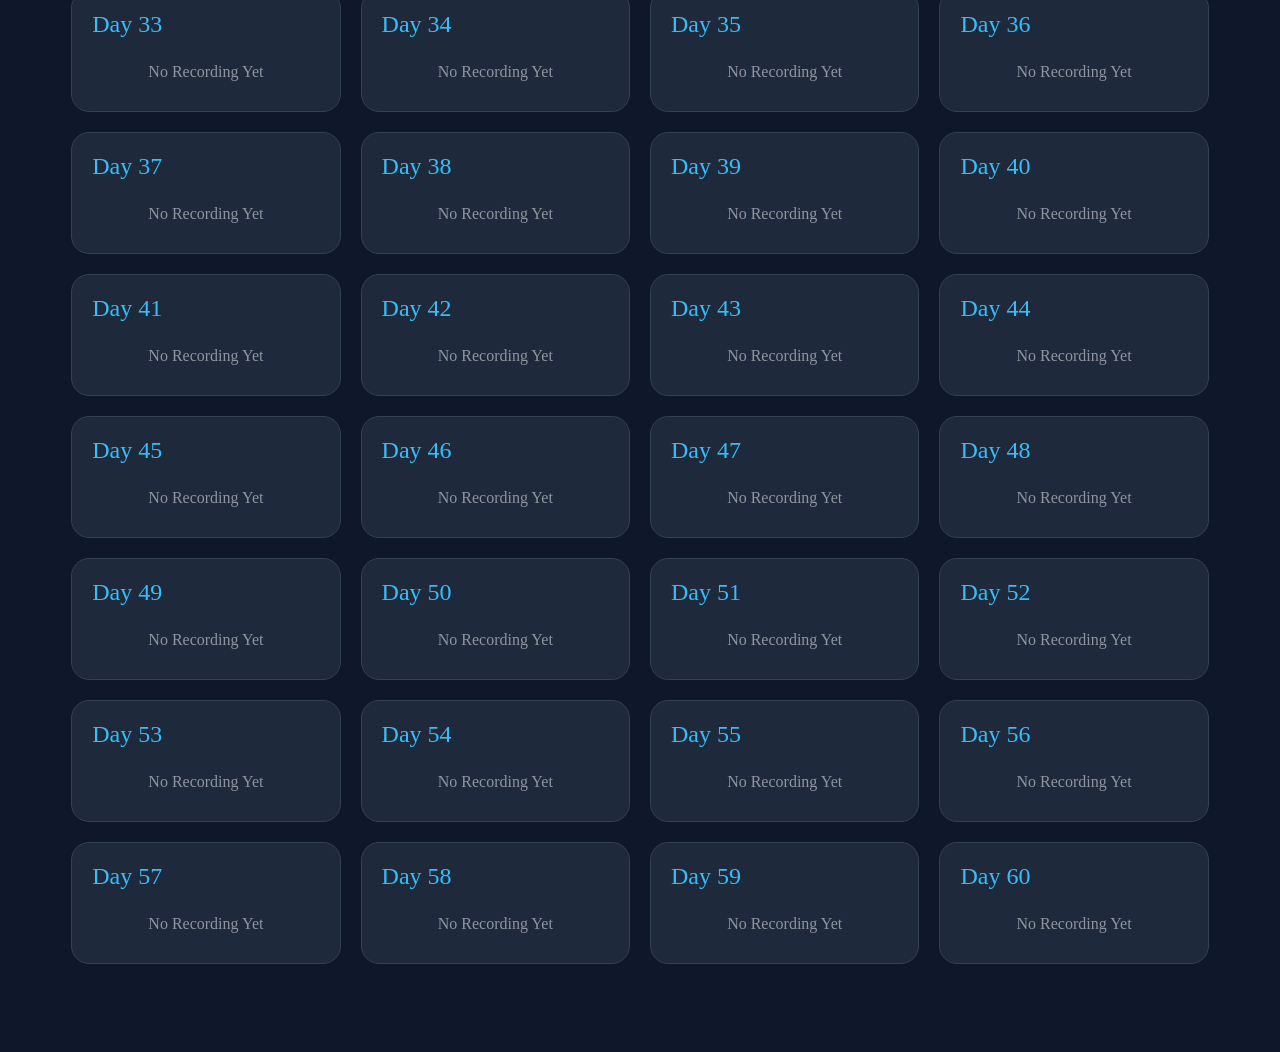
==== commit db5d89ea: "Update index.html" ====
--- a/index.html
+++ b/index.html
@@ -13,7 +13,7 @@
     <br>
     <h1>Trading Recording Manager</h1>
 </header>
-    <a href="https://www.tradingview.com/chart/4b6kascA/?symbol=BINANCE%3APENGUUSDT.P">click</a>
+
 
 <div class="container">
 
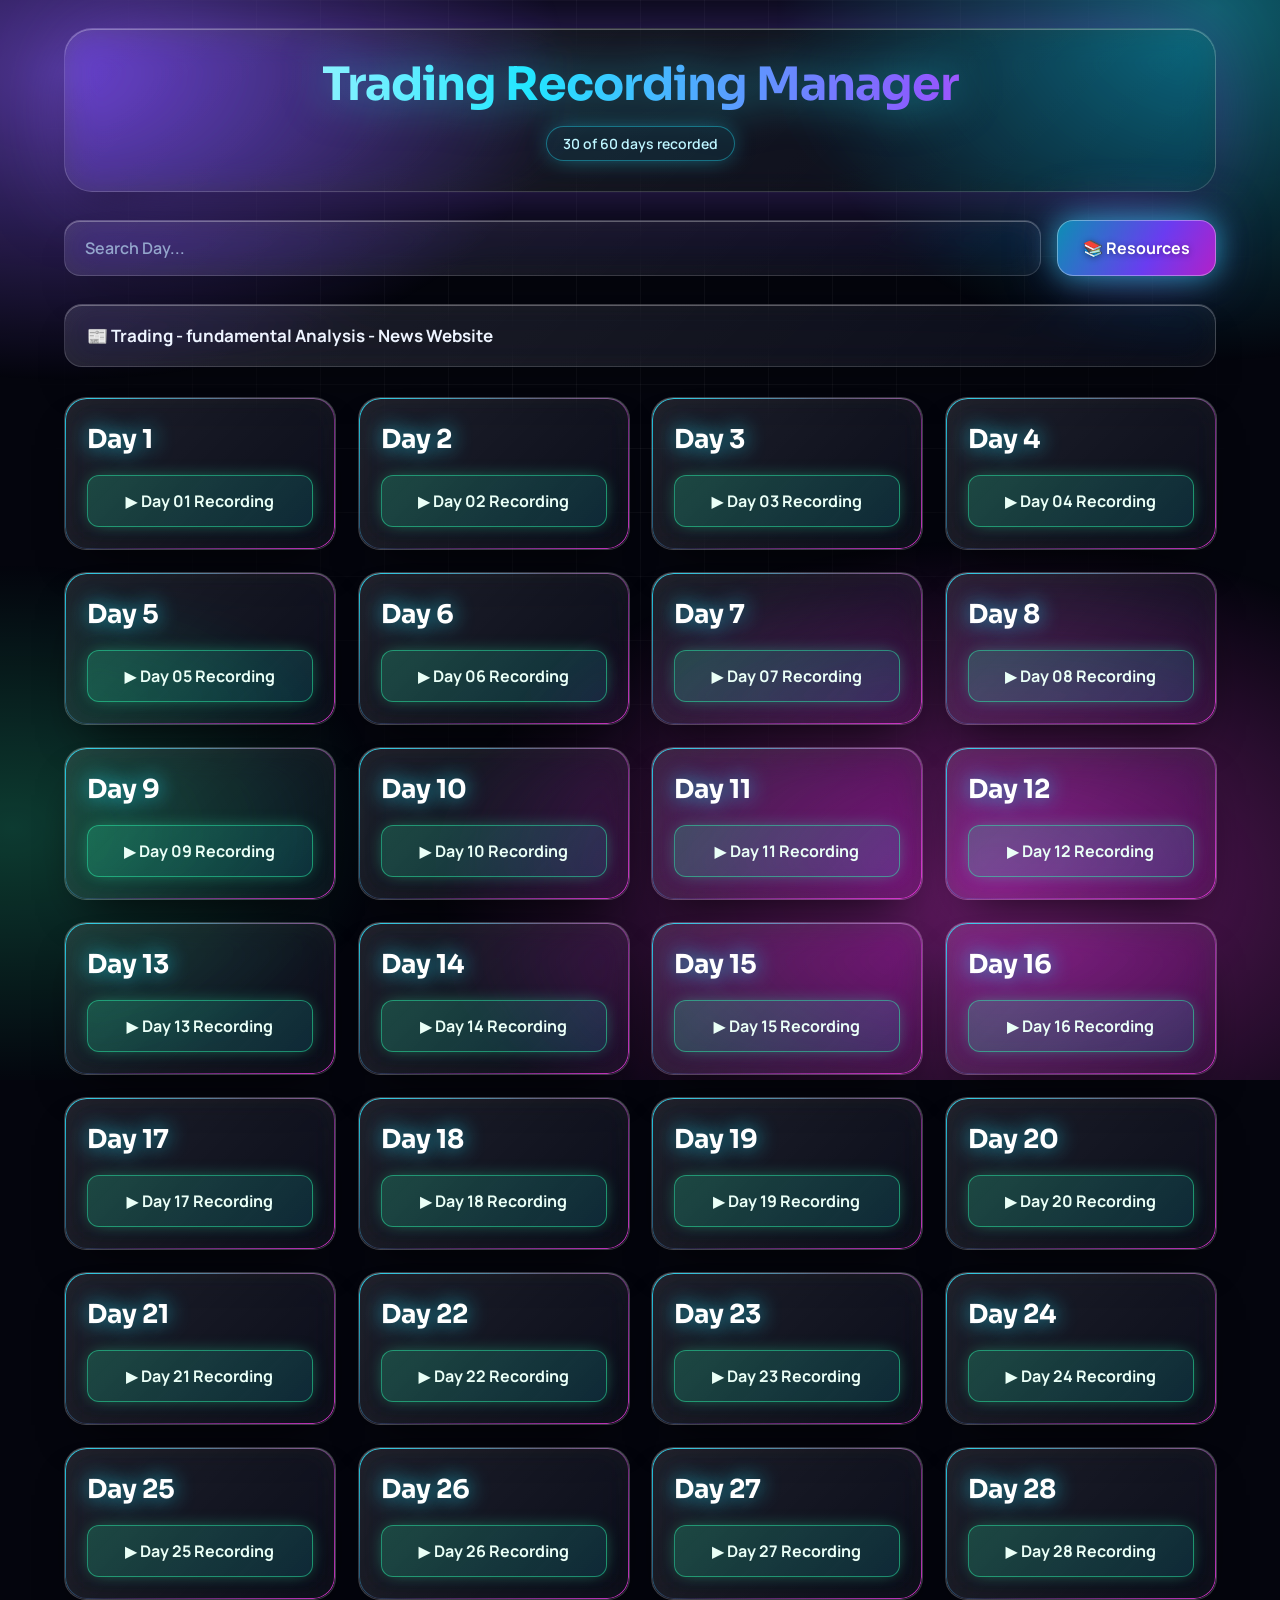
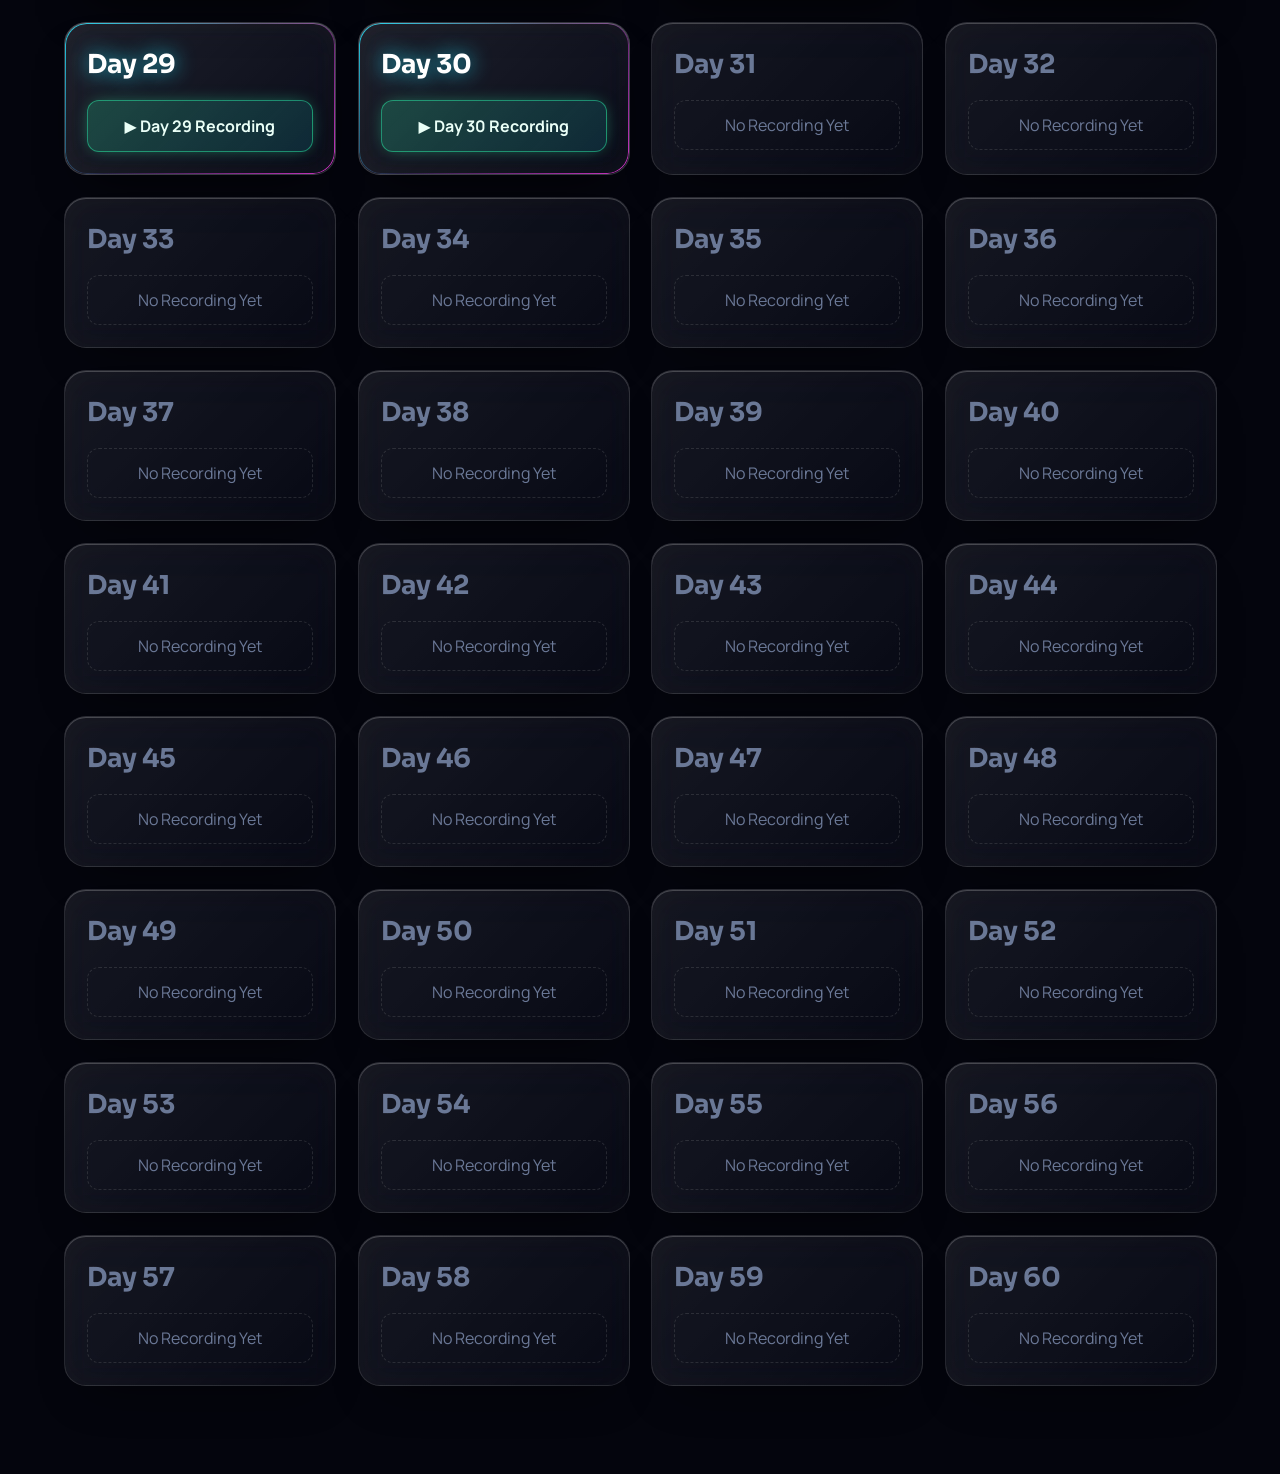
==== commit 10aa38ee: "Add files via upload" ====
--- a/index.html
+++ b/index.html
@@ -1,167 +1,168 @@
-<!DOCTYPE html>
-<html lang="en">
-<head>
-<meta charset="UTF-8">
-<meta name="viewport" content="width=device-width, initial-scale=1.0">
-<title>Trading Recording Manager</title>
-<link rel="stylesheet" href="style.css">
-</head>
-
-<body>
-
-<header>
-    <br>
-    <h1>Trading Recording Manager</h1>
-</header>
-
-
-<div class="container">
-
-    <div class="top-bar">
-        <div class="search-box">
-            <input type="text" id="searchInput" placeholder="Search Day...">
-        </div>
-        <button class="resource-btn" onclick="toggleResources()">
-            📚 Resources
-        </button>
-    </div>
-
-    <div class="resources-panel" id="resourcesPanel">
-        <h2>Trading Resources</h2>
-        <a class="resource-link" href="1 (1).pdf" target="_blank">📈 CANDLESTICK PATTERNS - NEUTRAL BASIC PATTERNS</a>
-        <a class="resource-link" href="cp.html" target="_blank">💹 TRADING CANDLESTICK</a>
-        <a class="resource-link" href="1.jpeg" target="_blank">📉 CONTINUATION CHART PATTERNS</a>
-        <a class="resource-link" href="2.jpeg" target="_blank">📊 BILATERAL CHART PATTERNS</a>
-        <a class="resource-link" href="3.jpeg" target="_blank">💰 CHANNEL CHART PATTERNS</a>
-        <a class="resource-link" href="4.jpeg" target="_blank">🎯 REVERSAL CHART PATTERNS</a>
-        <a class="resource-link" href="Divergences.jpeg" target="_blank">📈 DIVERGENCES</a>
-        <a class="resource-link" href="Fibonacci.html" target="_blank">💹 FIBONACCI</a>    
-    </div>
-    <hr><br>
-    <a href="https://cointelegraph.com/" class="links" target="_blank">📰   Trading - fundamental Analysis - News Website</a><br><br><hr><div class="days-grid" id="daysGrid"></div>
-
-</div>
-
-<footer></footer>
-
-<script>
-const recordings = {
-1: [{ title:"Day 01 Recording", link:"https://youtu.be/27mF0SpjkqQ?si=B_UF36BPQiLQy0wa" }],
-2: [{ title:"Day 02 Recording", link:"https://youtu.be/sy-VjJ5XU0o?si=n8tvuTVRmS_TBcf-" }],
-3: [{ title:"Day 03 Recording", link:"https://youtu.be/UnNoaSptHsI?si=vZHW2Tu2ZlXc1hfo" }],
-4: [{ title:"Day 04 Recording", link:"https://youtu.be/OH0iZr2qq5o?si=D7xeTT4HljlZBR5N" }],
-5: [{ title:"Day 05 Recording", link:"https://youtu.be/z-6WT8LTo_8?si=5udAOTQKJyjdUYtF" }],
-6: [{ title:"Day 06 Recording", link:"https://youtu.be/X7aJNvsKo9w?si=H63w-W6yHMsTDO6G" }],
-7: [{ title:"Day 07 Recording", link:"https://youtu.be/DJGtpTKuIXk?si=ZxH9nXLr-XNxvJXJ" }],
-8: [{ title:"Day 08 Recording", link:"https://youtu.be/zc_RqKJeqxI?si=F7RVIeHyy2PHuETd" }],
-9: [{ title:"Day 09 Recording", link:"https://youtu.be/RatadViXf9w?si=YnZ4qYXhC-OeN-v-" }],
-10: [{ title:"Day 10 Recording", link:"https://youtu.be/uhAMKpWvu4U?si=Kl6ykBm8bAgkeXfs" }],
-11: [{ title:"Day 11 Recording", link:"https://youtu.be/QzQT0V4Sk04?si=lFm00cU87SOjx7-z" }],
-12: [{ title:"Day 12 Recording", link:"https://youtu.be/DPX2GyzoK-8?si=o2tLvObXyngCzkRI" }],
-13: [{ title:"Day 13 Recording", link:"https://youtu.be/JZ64Kg6914o?si=jJaXiIc0asj2jfAB" }],
-14: [{ title:"Day 14 Recording", link:"https://youtu.be/AtOk04kL9VI?si=rmskGV9cfW9sMPtI" }],
-15: [{ title:"Day 15 Recording", link:"https://youtu.be/HsQ6nM8VJME?si=hEOeXjlFgt-LxG2f" }],
-16: [{ title:"Day 16 Recording", link:"https://youtu.be/tW6C83KKZYM?si=k97epWZclzXWjH-x" }],
-17: [{ title:"Day 17 Recording", link:"https://youtu.be/U2HrEhWFoJc?si=9no5hEizIzLuYXSR" }],
-18: [{ title:"Day 18 Recording", link:"https://youtu.be/0DNq_BDzqv4?si=k-z0JiHklljaXkNS" }],
-19: [{ title:"Day 19 Recording", link:"https://youtu.be/Nk4cSc5jRo0?si=pgHtQZdSoIyaLrnw" }],
-20: [{ title:"Day 20 Recording", link:"https://youtu.be/08WAKsbIkyI?si=ppaRR6c68ZYFrfCF" }],
-21: [{ title:"Day 21 Recording", link:"https://youtu.be/NL0rXP9yZyo?si=-eRkm2YYKm-bUh8l" }],
-22: [{ title:"Day 22 Recording", link:"https://youtu.be/qGcoZ1HUTy4?si=_v6Q5IZyKsNQRxuW" }],
-23: [{ title:"Day 23 Recording", link:"https://youtu.be/6rXkeCpztXA?si=QC4uXrRvhJMK87RO" }],
-24: [{ title:"Day 24 Recording", link:"https://youtu.be/tCK7p75ILJs?si=YQrZXQLwyAMRp0O_" }],
-25: [{ title:"Day 25 Recording", link:"https://youtu.be/dOivCqlWPyo?si=G7Nxh0MvURQFlpsj" }],
-26: [{ title:"Day 26 Recording", link:"https://youtu.be/UmMKY8EZnvU?si=mGyYStnN-4sEMMeB" }],
-27: [{ title:"Day 27 Recording", link:"https://youtu.be/ImThXHjKJns?si=kya7jI0E7VRKEYCg" }],
-28: [{ title:"Day 28 Recording", link:"https://youtu.be/AVBb-oe-doI?si=t1ufyVSZi7icYJuh" }],
-29: [{ title:"Day 29 Recording", link:"https://youtu.be/5LqHp2gNcjg?si=Udh54nK6uzYmw_pc" }],
-30: [{ title:"Day 30 Recording", link:"https://youtu.be/RGLUQ3aRowU?si=3n3HXe0ucxV0ieOi" }],
-31: [{ title:"", link:"#" }],
-32: [{ title:"", link:"#" }],
-33: [{ title:"", link:"#" }],
-35: [{ title:"", link:"#" }],
-36: [{ title:"", link:"#" }],
-37: [{ title:"", link:"#" }],
-38: [{ title:"", link:"#" }],
-39: [{ title:"", link:"#" }],
-40: [{ title:"", link:"#" }],
-41: [{ title:"", link:"#" }],
-42: [{ title:"", link:"#" }],
-43: [{ title:"", link:"#" }],
-44: [{ title:"", link:"#" }],
-45: [{ title:"", link:"#" }],
-46: [{ title:"", link:"#" }],
-47: [{ title:"", link:"#" }],
-48: [{ title:"", link:"#" }],
-49: [{ title:"", link:"#" }],
-50: [{ title:"", link:"#" }],
-51: [{ title:"", link:"#" }],
-52: [{ title:"", link:"#" }],
-53: [{ title:"", link:"#" }],
-54: [{ title:"", link:"#" }],
-55: [{ title:"", link:"#" }],
-56: [{ title:"", link:"#" }],
-57: [{ title:"", link:"#" }],
-58: [{ title:"", link:"#" }],
-59: [{ title:"", link:"#" }],
-60: [{ title:"", link:"#" }]
-};
-
-const daysGrid = document.getElementById("daysGrid");
-
-function renderCards(filter=""){
-    daysGrid.innerHTML = "";
-
-    for(let day = 1; day <= 60; day++){
-        if(!(`Day ${day}`.toLowerCase().includes(filter.toLowerCase()))){
-            continue;
-        }
-
-        const card = document.createElement("div");
-        card.className = "day-card";
-        let html = "";
-
-        if(recordings[day] && recordings[day].length > 0 && recordings[day][0].title !== ""){
-            recordings[day].forEach(record => {
-                html += `
-                    <a class="record-btn" href="${record.link}" target="_blank">
-                        ▶ ${record.title}
-                    </a>
-                `;
-            });
-        } else {
-            html = `
-                <div class="empty">
-                    No Recording Yet
-                </div>
-            `;
-        }
-
-        card.innerHTML = `
-            <div class="day-title">Day ${day}</div>
-            ${html}
-        `;
-        daysGrid.appendChild(card);
-    }
-}
-
-function toggleResources(){
-    const panel = document.getElementById("resourcesPanel");
-    if(panel.style.display === "block"){
-        panel.style.display = "none";
-    } else {
-        panel.style.display = "block";
-    }
-}
-
-// Initial Render
-renderCards();
-
-// Search Box Listener
-document.getElementById("searchInput").addEventListener("input", function(){
-    renderCards(this.value);
-});
-</script>
-
-</body>
-</html>
+<!DOCTYPE html>
+<html lang="en">
+<head>
+<meta charset="UTF-8">
+<meta name="viewport" content="width=device-width, initial-scale=1.0">
+<title>Trading Recording Manager</title>
+<link rel="preconnect" href="https://fonts.googleapis.com">
+<link rel="preconnect" href="https://fonts.gstatic.com" crossorigin>
+<link href="https://fonts.googleapis.com/css2?family=Manrope:wght@400;600;700&family=Sora:wght@600;700&display=swap" rel="stylesheet">
+<link rel="stylesheet" href="style.css">
+</head>
+<body>
+
+<header>
+    <h1>Trading Recording Manager</h1>
+    <p class="sub" id="progress"></p>
+</header>
+
+<div class="container">
+
+    <div class="top-bar">
+        <div class="search-box">
+            <input type="text" id="searchInput" placeholder="Search Day..." aria-label="Search day">
+        </div>
+        <button class="resource-btn" onclick="toggleResources()" aria-expanded="false" aria-controls="resourcesPanel">
+            📚 Resources
+        </button>
+    </div>
+
+    <div class="resources-panel" id="resourcesPanel"><div class="panel-inner"><div class="panel-body">
+        <h2>Trading Resources</h2>
+        <a class="resource-link" href="1 (1).pdf" target="_blank">📈 CANDLESTICK PATTERNS - NEUTRAL BASIC PATTERNS</a>
+        <a class="resource-link" href="cp.html" target="_blank">💹 TRADING CANDLESTICK</a>
+        <a class="resource-link" href="1.jpeg" target="_blank">📉 CONTINUATION CHART PATTERNS</a>
+        <a class="resource-link" href="2.jpeg" target="_blank">📊 BILATERAL CHART PATTERNS</a>
+        <a class="resource-link" href="3.jpeg" target="_blank">💰 CHANNEL CHART PATTERNS</a>
+        <a class="resource-link" href="4.jpeg" target="_blank">🎯 REVERSAL CHART PATTERNS</a>
+        <a class="resource-link" href="Divergences.jpeg" target="_blank">📈 DIVERGENCES</a>
+        <a class="resource-link" href="Fibonacci.html" target="_blank">💹 FIBONACCI</a>
+    </div></div></div>
+
+    <a href="https://cointelegraph.com/" class="links" target="_blank" rel="noopener">📰 Trading - fundamental Analysis - News Website</a>
+
+    <div class="days-grid" id="daysGrid"></div>
+
+</div>
+
+<footer></footer>
+
+<script>
+const recordings = {
+1: [{ title:"Day 01 Recording", link:"https://youtu.be/27mF0SpjkqQ?si=B_UF36BPQiLQy0wa" }],
+2: [{ title:"Day 02 Recording", link:"https://youtu.be/sy-VjJ5XU0o?si=n8tvuTVRmS_TBcf-" }],
+3: [{ title:"Day 03 Recording", link:"https://youtu.be/UnNoaSptHsI?si=vZHW2Tu2ZlXc1hfo" }],
+4: [{ title:"Day 04 Recording", link:"https://youtu.be/OH0iZr2qq5o?si=D7xeTT4HljlZBR5N" }],
+5: [{ title:"Day 05 Recording", link:"https://youtu.be/z-6WT8LTo_8?si=5udAOTQKJyjdUYtF" }],
+6: [{ title:"Day 06 Recording", link:"https://youtu.be/X7aJNvsKo9w?si=H63w-W6yHMsTDO6G" }],
+7: [{ title:"Day 07 Recording", link:"https://youtu.be/DJGtpTKuIXk?si=ZxH9nXLr-XNxvJXJ" }],
+8: [{ title:"Day 08 Recording", link:"https://youtu.be/zc_RqKJeqxI?si=F7RVIeHyy2PHuETd" }],
+9: [{ title:"Day 09 Recording", link:"https://youtu.be/RatadViXf9w?si=YnZ4qYXhC-OeN-v-" }],
+10: [{ title:"Day 10 Recording", link:"https://youtu.be/uhAMKpWvu4U?si=Kl6ykBm8bAgkeXfs" }],
+11: [{ title:"Day 11 Recording", link:"https://youtu.be/QzQT0V4Sk04?si=lFm00cU87SOjx7-z" }],
+12: [{ title:"Day 12 Recording", link:"https://youtu.be/DPX2GyzoK-8?si=o2tLvObXyngCzkRI" }],
+13: [{ title:"Day 13 Recording", link:"https://youtu.be/JZ64Kg6914o?si=jJaXiIc0asj2jfAB" }],
+14: [{ title:"Day 14 Recording", link:"https://youtu.be/AtOk04kL9VI?si=rmskGV9cfW9sMPtI" }],
+15: [{ title:"Day 15 Recording", link:"https://youtu.be/HsQ6nM8VJME?si=hEOeXjlFgt-LxG2f" }],
+16: [{ title:"Day 16 Recording", link:"https://youtu.be/tW6C83KKZYM?si=k97epWZclzXWjH-x" }],
+17: [{ title:"Day 17 Recording", link:"https://youtu.be/U2HrEhWFoJc?si=9no5hEizIzLuYXSR" }],
+18: [{ title:"Day 18 Recording", link:"https://youtu.be/0DNq_BDzqv4?si=k-z0JiHklljaXkNS" }],
+19: [{ title:"Day 19 Recording", link:"https://youtu.be/Nk4cSc5jRo0?si=pgHtQZdSoIyaLrnw" }],
+20: [{ title:"Day 20 Recording", link:"https://youtu.be/08WAKsbIkyI?si=ppaRR6c68ZYFrfCF" }],
+21: [{ title:"Day 21 Recording", link:"https://youtu.be/NL0rXP9yZyo?si=-eRkm2YYKm-bUh8l" }],
+22: [{ title:"Day 22 Recording", link:"https://youtu.be/qGcoZ1HUTy4?si=_v6Q5IZyKsNQRxuW" }],
+23: [{ title:"Day 23 Recording", link:"https://youtu.be/6rXkeCpztXA?si=QC4uXrRvhJMK87RO" }],
+24: [{ title:"Day 24 Recording", link:"https://youtu.be/tCK7p75ILJs?si=YQrZXQLwyAMRp0O_" }],
+25: [{ title:"Day 25 Recording", link:"https://youtu.be/dOivCqlWPyo?si=G7Nxh0MvURQFlpsj" }],
+26: [{ title:"Day 26 Recording", link:"https://youtu.be/UmMKY8EZnvU?si=mGyYStnN-4sEMMeB" }],
+27: [{ title:"Day 27 Recording", link:"https://youtu.be/ImThXHjKJns?si=kya7jI0E7VRKEYCg" }],
+28: [{ title:"Day 28 Recording", link:"https://youtu.be/AVBb-oe-doI?si=t1ufyVSZi7icYJuh" }],
+29: [{ title:"Day 29 Recording", link:"https://youtu.be/5LqHp2gNcjg?si=Udh54nK6uzYmw_pc" }],
+30: [{ title:"Day 30 Recording", link:"https://youtu.be/RGLUQ3aRowU?si=3n3HXe0ucxV0ieOi" }],
+31: [{ title:"", link:"#" }],
+32: [{ title:"", link:"#" }],
+33: [{ title:"", link:"#" }],
+35: [{ title:"", link:"#" }],
+36: [{ title:"", link:"#" }],
+37: [{ title:"", link:"#" }],
+38: [{ title:"", link:"#" }],
+39: [{ title:"", link:"#" }],
+40: [{ title:"", link:"#" }],
+41: [{ title:"", link:"#" }],
+42: [{ title:"", link:"#" }],
+43: [{ title:"", link:"#" }],
+44: [{ title:"", link:"#" }],
+45: [{ title:"", link:"#" }],
+46: [{ title:"", link:"#" }],
+47: [{ title:"", link:"#" }],
+48: [{ title:"", link:"#" }],
+49: [{ title:"", link:"#" }],
+50: [{ title:"", link:"#" }],
+51: [{ title:"", link:"#" }],
+52: [{ title:"", link:"#" }],
+53: [{ title:"", link:"#" }],
+54: [{ title:"", link:"#" }],
+55: [{ title:"", link:"#" }],
+56: [{ title:"", link:"#" }],
+57: [{ title:"", link:"#" }],
+58: [{ title:"", link:"#" }],
+59: [{ title:"", link:"#" }],
+60: [{ title:"", link:"#" }]
+};
+
+const daysGrid = document.getElementById("daysGrid");
+const hasRec = d => recordings[d] && recordings[d].length > 0 && recordings[d][0].title !== "";
+
+function renderCards(filter=""){
+    daysGrid.innerHTML = "";
+    for(let day = 1; day <= 60; day++){
+        if(!(`Day ${day}`.toLowerCase().includes(filter.toLowerCase()))) continue;
+        const done = hasRec(day);
+        const card = document.createElement("div");
+        card.className = "day-card" + (done ? " has-rec" : "");
+        const body = done
+            ? recordings[day].map(r => `<a class="record-btn" href="${r.link}" target="_blank" rel="noopener">▶ ${r.title}</a>`).join("")
+            : `<div class="empty">No Recording Yet</div>`;
+        card.innerHTML = `<div class="day-title">Day ${day}</div>${body}`;
+        daysGrid.appendChild(card);
+    }
+}
+
+function toggleResources(){
+    const open = document.getElementById("resourcesPanel").classList.toggle("open");
+    document.querySelector(".resource-btn").setAttribute("aria-expanded", open);
+}
+
+renderCards();
+document.getElementById("progress").textContent =
+    `${Array.from({length:60},(_,i)=>i+1).filter(hasRec).length} of 60 days recorded`;
+
+document.getElementById("searchInput").addEventListener("input", function(){
+    renderCards(this.value);
+});
+
+// Cursor spotlight + 3D tilt (mouse only, skipped for reduced motion)
+const calm = matchMedia("(prefers-reduced-motion: reduce)").matches;
+document.addEventListener("pointermove", e => {
+    if(e.pointerType !== "mouse") return;
+    const el = e.target.closest(".day-card, .resource-link, .links");
+    if(!el) return;
+    const r = el.getBoundingClientRect(), x = e.clientX - r.left, y = e.clientY - r.top;
+    el.style.setProperty("--mx", x + "px");
+    el.style.setProperty("--my", y + "px");
+    if(el.classList.contains("day-card") && !calm){
+        el.style.setProperty("--ry", ((x / r.width) - .5) * 14 + "deg");
+        el.style.setProperty("--rx", (.5 - (y / r.height)) * 14 + "deg");
+    }
+});
+document.addEventListener("pointerout", e => {
+    const el = e.target.closest(".day-card");
+    if(el && !el.contains(e.relatedTarget)){
+        el.style.removeProperty("--rx");
+        el.style.removeProperty("--ry");
+    }
+});
+</script>
+
+</body>
+</html>
--- a/style.css
+++ b/style.css
@@ -1,167 +1,122 @@
-<style>
-
-*{
-    margin:0;
-    padding:0;
-    box-sizing:border-box;
-    font-family:Arial, sans-serif;
-}
-
-body{
-    background:#0f172a;
-    color:white;
-    min-height:100vh;
-}
-
-header{
-    background:#111827;
-    padding:20px;
-    text-align:center;
-    box-shadow:0 2px 10px rgba(0,0,0,0.4);
-}
-
-header h1{
-    color:#38bdf8;
-    font-size:32px;
-}
-
-.container{
-    width:90%;
-    max-width:1300px;
-    margin:30px auto;
-}
-h3{
-    font-size: 30px;
-}
-.top-bar{
-    display:flex;
-    gap:15px;
-    margin-bottom:25px;
-    flex-wrap:wrap;
-}
-
-.search-box{
-    flex:1;
-}
-
-.search-box input{
-    width:100%;
-    padding:14px;
-    border:none;
-    border-radius:12px;
-    background:#1e293b;
-    color:white;
-    font-size:16px;
-}
-
-.resource-btn{
-    background:#38bdf8;
-    color:black;
-    border:none;
-    padding:14px 20px;
-    border-radius:12px;
-    cursor:pointer;
-    font-weight:bold;
-    transition:0.3s;
-}
-
-.resource-btn:hover{
-    opacity:0.85;
-}
-
-.CP{
-    width: 75%;
-}
-.resources-panel{
-    display:none;
-    background:#111827;
-    border:1px solid #334155;
-    border-radius:18px;
-    padding:20px;
-    margin-bottom:25px;
-}
-
-.resources-panel h2{
-    color:#38bdf8;
-    margin-bottom:15px;
-}
-
-.links{
-    color: white;
-    text-decoration: none;
-    font-size: larger;
-    font-family:Georgia, 'Times New Roman', Times, serif;
-    width: 100%;
-}
-.resource-link{
-    display:block;
-    text-decoration:none;
-    background:#1e293b;
-    color:white;
-    padding:14px;
-    border-radius:12px;
-    margin-bottom:12px;
-    transition:0.3s;
-}
-
-.resource-link:hover{
-    background:#38bdf8;
-    color:black;
-}
-
-.days-grid{
-    display:grid;
-    grid-template-columns:repeat(auto-fit,minmax(230px,1fr));
-    gap:20px;
-}
-
-.day-card{
-    background:#1e293b;
-    border:1px solid #334155;
-    border-radius:18px;
-    padding:20px;
-    transition:0.3s;
-}
-
-.day-card:hover{
-    transform:translateY(-5px);
-    border-color:#38bdf8;
-}
-
-.day-title{
-    font-size:24px;
-    color:#38bdf8;
-    margin-bottom:15px;
-}
-
-.record-btn{
-    display:block;
-    text-decoration:none;
-    background:#334155;
-    color:white;
-    padding:12px;
-    border-radius:10px;
-    margin-bottom:10px;
-    text-align:center;
-    transition:0.3s;
-}
-
-.record-btn:hover{
-    background:#38bdf8;
-    color:black;
-}
-
-.empty{
-    opacity:0.5;
-    text-align:center;
-    padding:10px;
-}
-
-footer{
-    margin-top:40px;
-    padding:20px;
-    text-align:center;
-    color:#94a3b8;
-}
-
-</style>+:root{
+  --void:#04050d;--ink:#eef4ff;--mute:#94a6cc;
+  --cyan:#22e6ff;--violet:#8b5cff;--pink:#ff3df0;--mint:#2dffb2;
+  --stroke:rgba(255,255,255,.16);--r:22px;
+  --display:'Sora','Segoe UI',system-ui,sans-serif;
+  --body:'Manrope','Segoe UI',system-ui,sans-serif;
+}
+*{margin:0;padding:0;box-sizing:border-box}
+html{color-scheme:dark;scroll-behavior:smooth}
+body{font-family:var(--body);color:var(--ink);background:var(--void);min-height:100vh;overflow-x:hidden;line-height:1.5}
+::selection{background:rgba(34,230,255,.35)}
+:focus-visible{outline:2px solid var(--cyan);outline-offset:3px;border-radius:12px}
+
+/* Aurora + grid backdrop */
+body::before{content:"";position:fixed;inset:-20%;z-index:-2;pointer-events:none;will-change:transform;
+  background:
+    radial-gradient(40% 35% at 18% 20%,rgba(139,92,255,.55),transparent 70%),
+    radial-gradient(35% 40% at 82% 15%,rgba(34,230,255,.40),transparent 70%),
+    radial-gradient(45% 40% at 70% 85%,rgba(255,61,240,.38),transparent 70%),
+    radial-gradient(30% 30% at 15% 80%,rgba(45,255,178,.22),transparent 70%);
+  animation:aurora 28s ease-in-out infinite alternate}
+body::after{content:"";position:fixed;inset:0;z-index:-1;pointer-events:none;
+  background-image:linear-gradient(rgba(255,255,255,.045) 1px,transparent 1px),linear-gradient(90deg,rgba(255,255,255,.045) 1px,transparent 1px);
+  background-size:64px 64px;
+  -webkit-mask-image:radial-gradient(ellipse at 50% 30%,#000 20%,transparent 75%);
+  mask-image:radial-gradient(ellipse at 50% 30%,#000 20%,transparent 75%)}
+@keyframes aurora{to{transform:translate3d(4%,3%,0) rotate(8deg) scale(1.1)}}
+
+/* Frosted glass surfaces */
+header,.search-box input,.resources-panel,.day-card,.links,.shot,.back{
+  background:linear-gradient(135deg,rgba(255,255,255,.11),rgba(255,255,255,.03));
+  border:1px solid var(--stroke);
+  -webkit-backdrop-filter:blur(16px) saturate(170%);backdrop-filter:blur(16px) saturate(170%);
+  box-shadow:inset 0 1px 0 rgba(255,255,255,.3),inset 0 0 30px rgba(255,255,255,.03),0 24px 48px -24px rgba(0,0,0,.8)}
+
+header{width:90%;max-width:1300px;margin:28px auto 0;padding:30px 20px;text-align:center;border-radius:28px;
+  box-shadow:inset 0 1px 0 rgba(255,255,255,.3),0 0 90px -20px rgba(139,92,255,.6),0 24px 48px -24px rgba(0,0,0,.8)}
+header h1,.page-title{font-family:var(--display);font-weight:700;font-size:clamp(26px,5vw,46px);letter-spacing:-.02em;line-height:1.1;
+  background:linear-gradient(90deg,#fff,var(--cyan) 40%,var(--violet) 75%,var(--pink));
+  -webkit-background-clip:text;background-clip:text;color:transparent;filter:drop-shadow(0 0 22px rgba(34,230,255,.55))}
+.sub{display:inline-block;margin-top:16px;padding:6px 16px;border-radius:999px;border:1px solid rgba(34,230,255,.4);
+  background:rgba(34,230,255,.08);color:#bff6ff;font-size:14px;font-weight:600;box-shadow:0 0 24px -6px rgba(34,230,255,.6)}
+
+.container{width:90%;max-width:1300px;margin:28px auto}
+.top-bar{display:flex;gap:16px;margin-bottom:26px;flex-wrap:wrap}
+.search-box{flex:1 1 220px}
+.search-box input{width:100%;padding:16px 20px;border-radius:16px;color:var(--ink);font:600 16px var(--body);transition:border-color .3s,box-shadow .3s}
+.search-box input::placeholder{color:var(--mute)}
+.search-box input:focus{outline:none;border-color:var(--cyan);
+  box-shadow:inset 0 1px 0 rgba(255,255,255,.3),0 0 0 3px rgba(34,230,255,.18),0 0 40px -4px rgba(34,230,255,.65)}
+
+.resource-btn{position:relative;overflow:hidden;padding:16px 26px;border:0;border-radius:16px;cursor:pointer;
+  font:700 16px var(--body);color:#fff;text-shadow:0 1px 6px rgba(0,0,0,.35);
+  background:linear-gradient(120deg,#0b8fb3,#6a3cf0 60%,#b320c8);
+  box-shadow:inset 0 0 0 1px rgba(255,255,255,.35),0 0 28px rgba(34,230,255,.55),0 0 60px -10px rgba(139,92,255,.8);
+  transition:transform .3s,box-shadow .3s}
+.resource-btn::after{content:"";position:absolute;inset:0;background:linear-gradient(110deg,transparent 30%,rgba(255,255,255,.5) 50%,transparent 70%);transform:translateX(-120%);transition:transform .7s}
+.resource-btn:hover{transform:translateY(-3px) scale(1.03);box-shadow:inset 0 0 0 1px rgba(255,255,255,.5),0 0 44px rgba(34,230,255,.8),0 0 90px -8px rgba(255,61,240,.7)}
+.resource-btn:hover::after{transform:translateX(120%)}
+.resource-btn:active{transform:scale(.97)}
+
+/* Resources panel: animated open */
+.resources-panel{display:grid;grid-template-rows:0fr;opacity:0;visibility:hidden;margin-bottom:0;border-radius:24px;
+  transition:grid-template-rows .5s cubic-bezier(.2,.8,.2,1),opacity .4s,visibility .5s,margin .5s}
+.resources-panel.open{grid-template-rows:1fr;opacity:1;visibility:visible;margin-bottom:28px;
+  box-shadow:inset 0 1px 0 rgba(255,255,255,.3),0 0 70px -18px rgba(139,92,255,.7),0 24px 48px -24px rgba(0,0,0,.8)}
+.panel-inner{overflow:hidden;min-height:0}
+.panel-body{padding:24px}
+.resources-panel h2{font-family:var(--display);font-size:22px;color:#fff;margin-bottom:18px;text-shadow:0 0 22px rgba(34,230,255,.8)}
+
+/* Spotlight that follows the cursor */
+.day-card,.links,.resource-link{position:relative;overflow:hidden}
+.day-card{--glow:34,230,255}.links{--glow:255,61,240}.resource-link{--glow:139,92,255}
+.day-card::before,.links::before,.resource-link::before{content:"";position:absolute;inset:0;border-radius:inherit;pointer-events:none;opacity:0;transition:opacity .35s;
+  background:radial-gradient(240px circle at var(--mx,50%) var(--my,0%),rgba(var(--glow),.32),transparent 65%)}
+.day-card:hover::before,.links:hover::before,.resource-link:hover::before{opacity:1}
+.day-card>*{position:relative;z-index:1}
+
+.resource-link{display:block;padding:15px 18px;margin-bottom:12px;border-radius:14px;color:var(--ink);text-decoration:none;font-weight:600;
+  background:rgba(255,255,255,.06);border:1px solid rgba(255,255,255,.12);transition:transform .3s,border-color .3s,box-shadow .3s}
+.resource-link:hover{transform:translateX(8px);border-color:var(--violet);box-shadow:0 0 32px -4px rgba(139,92,255,.7)}
+
+.links{display:flex;align-items:center;gap:12px;padding:18px 22px;margin-bottom:30px;border-radius:18px;color:var(--ink);text-decoration:none;font-weight:700;font-size:17px;
+  transition:transform .3s,border-color .3s,box-shadow .3s}
+.links:hover{transform:translateY(-3px);border-color:rgba(255,61,240,.65);
+  box-shadow:inset 0 1px 0 rgba(255,255,255,.3),0 0 40px -4px rgba(255,61,240,.55)}
+
+/* Day cards: 3D tilt + glow */
+.days-grid{display:grid;grid-template-columns:repeat(auto-fill,minmax(230px,1fr));gap:22px;perspective:1100px}
+.day-card{padding:22px;border-radius:var(--r);opacity:.72;
+  transform:perspective(900px) translateY(var(--lift,0px)) rotateX(var(--rx,0deg)) rotateY(var(--ry,0deg));
+  transition:transform .15s ease-out,border-color .3s,box-shadow .3s,opacity .3s}
+.day-card:hover{--lift:-8px;opacity:1;border-color:rgba(34,230,255,.6);
+  box-shadow:inset 0 1px 0 rgba(255,255,255,.35),0 0 44px -4px rgba(34,230,255,.5),0 34px 60px -22px rgba(139,92,255,.75)}
+.day-card.has-rec{opacity:1}
+.day-card.has-rec::after{content:"";position:absolute;inset:0;border-radius:inherit;padding:1px;pointer-events:none;
+  background:linear-gradient(135deg,rgba(34,230,255,.9),rgba(139,92,255,.15) 45%,rgba(255,61,240,.8));
+  -webkit-mask:linear-gradient(#000 0 0) content-box,linear-gradient(#000 0 0);-webkit-mask-composite:xor;
+  mask:linear-gradient(#000 0 0) content-box exclude,linear-gradient(#000 0 0)}
+.day-title{font-family:var(--display);font-size:26px;font-weight:700;margin-bottom:16px;color:#fff;text-shadow:0 0 20px rgba(34,230,255,.8)}
+.day-card:not(.has-rec) .day-title{color:var(--mute);text-shadow:none}
+
+.record-btn{display:block;padding:13px;border-radius:12px;text-align:center;text-decoration:none;font-weight:700;color:#eafff7;
+  background:linear-gradient(135deg,rgba(45,255,178,.2),rgba(34,230,255,.12));border:1px solid rgba(45,255,178,.45);
+  box-shadow:0 0 18px -6px rgba(45,255,178,.6);transition:transform .25s,box-shadow .25s,background .25s}
+.record-btn:hover{transform:translateY(-2px) scale(1.02);background:linear-gradient(135deg,rgba(45,255,178,.4),rgba(34,230,255,.25));
+  box-shadow:0 0 30px rgba(45,255,178,.75),inset 0 1px 0 rgba(255,255,255,.4)}
+.empty{text-align:center;padding:12px;color:var(--mute);border:1px dashed rgba(255,255,255,.16);border-radius:12px}
+footer{padding:30px}
+
+/* Sub pages (cp.html, Fibonacci.html) */
+.page{width:90%;max-width:1100px;margin:32px auto 60px;display:flex;flex-direction:column;align-items:center;gap:28px}
+.back{align-self:flex-start;padding:10px 18px;border-radius:999px;color:var(--ink);text-decoration:none;font-weight:600;transition:border-color .3s,box-shadow .3s}
+.back:hover{border-color:var(--cyan);box-shadow:inset 0 1px 0 rgba(255,255,255,.3),0 0 30px -4px rgba(34,230,255,.6)}
+.shot{width:100%;padding:18px;border-radius:26px;text-align:center}
+.shot figcaption{font:700 clamp(18px,3vw,26px) var(--display);margin:4px 0 16px;text-shadow:0 0 20px rgba(34,230,255,.6)}
+.shot img{display:block;max-width:100%;height:auto;margin:0 auto;border-radius:16px;box-shadow:0 0 0 1px rgba(255,255,255,.2),0 0 50px -10px rgba(139,92,255,.7)}
+
+@media(max-width:560px){.top-bar{flex-direction:column}.resource-btn{width:100%}}
+@media(prefers-reduced-motion:reduce){body::before{animation:none}*{transition-duration:.01ms!important}.day-card{transform:none!important}}
+@supports not ((backdrop-filter:blur(1px)) or (-webkit-backdrop-filter:blur(1px))){
+  header,.search-box input,.resources-panel,.day-card,.links,.shot,.back{background:rgba(20,22,48,.88)}}
